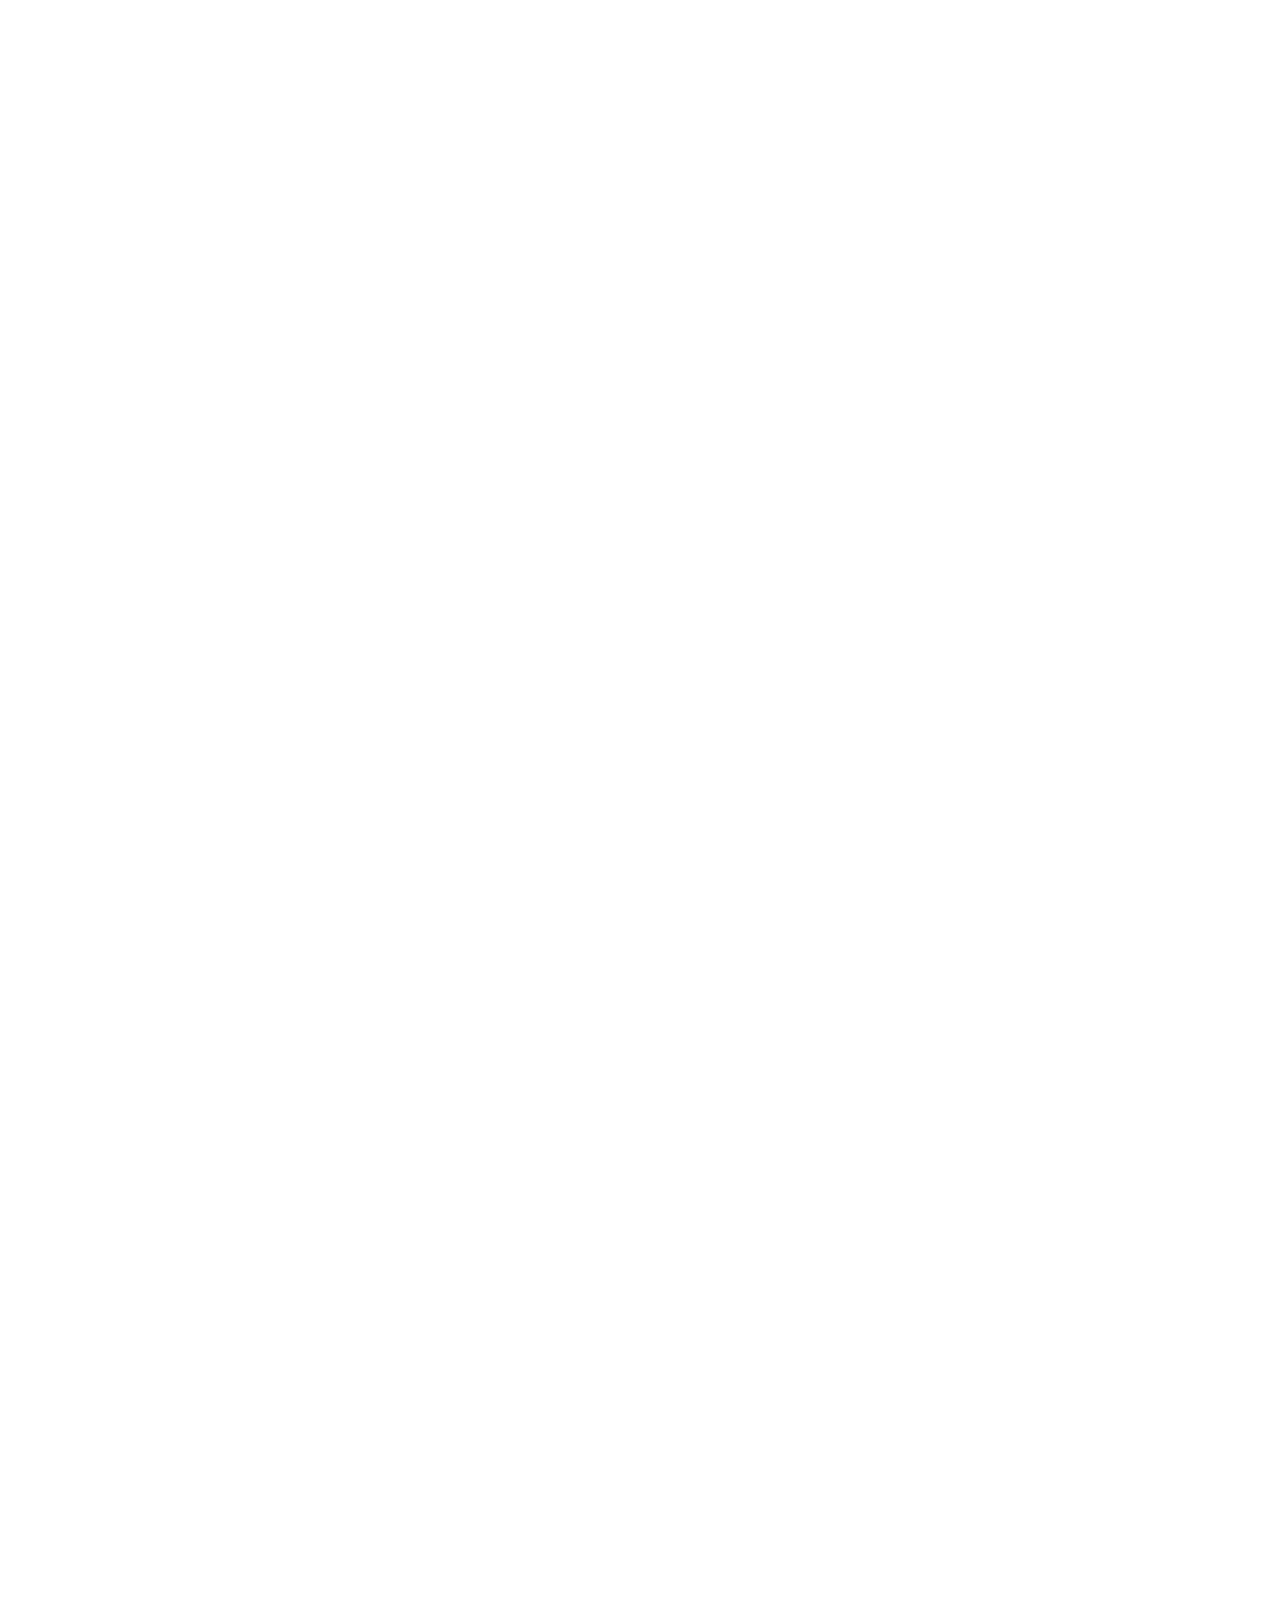
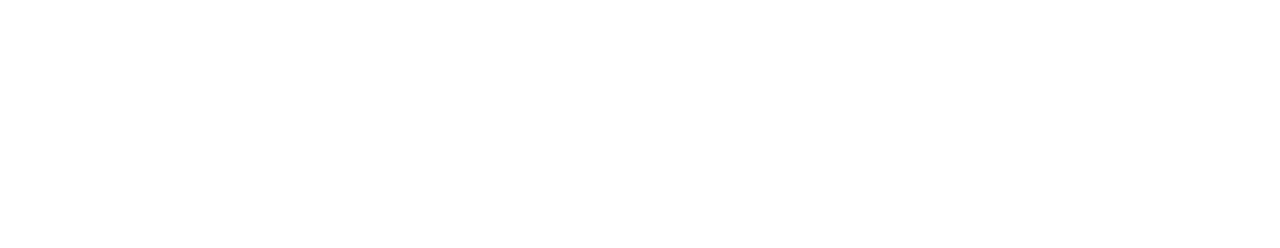
==== about-us.html @ bd70de26 "add top to bottom" ====
<!DOCTYPE html>
<html lang="en">
  <head>
    <meta charset="utf-8" />
    <meta content="width=device-width, initial-scale=1.0" name="viewport" />
    <title>Dsclinx</title>
    <meta content="" name="description" />
    <meta content="" name="keywords" />
    <!-- Favicons -->
    <link href="assets/img/favicon.svg" rel="icon" />
    <!-- Fonts -->
    <link rel="stylesheet" href="assets/font/style.css" />
    <!-- libraries CSS Files -->
    <link href="assets/lib/bootstrap/css/bootstrap.min.css" rel="stylesheet" />
    <link href="assets/lib/bootstrap-icons/bootstrap-icons.css"rel="stylesheet"/>
    <link href="assets/lib/aos/aos.css" rel="stylesheet">
    <!-- Template Main CSS File -->
    <link href="assets/css/style.css" rel="stylesheet" />
  </head>

  <body>
    <div class="loading-block">
        <div class="loading-block_logo">
            <img src="assets/images/image 1.png" alt="" class="fadeUp">
        </div>
    </div>

    <!-- ======= Header ======= -->
    <header class="header">
      <nav class="container-fluid mt-3">
        <input type="checkbox" id="nav-toggle" />
        <a class="logo">
          <img class="img-fluid" src="assets/images/logo.png" alt="" />
        </a>
        <ul class="links">
          <li><a href="projects.html">Projects</a></li>
          <li><a href="supplies.html">Supplies</a></li>
          <li><a href="services.html">Services</a></li>
          <li><a href="about-us.html">About Us</a></li>
        </ul>
        <label for="nav-toggle" class="icon-burger">
          <div class="line"></div>
          <div class="line"></div>
          <div class="line"></div>
        </label>
      </nav>
    </header>
    <!-- End Header -->

    <!-- banner -->
    <div class="contact-us" data-aos="zoom-in" data-aos-duration="1000">
      <div class="overlay"></div>
      <div class="contact-txt">
        <h1>Abouts us</h1>
        <p>
          DSClinx is the most trusted commercial/industrial contractor. Join our
          ever-growing satisfied customer list today!
        </p>
      </div>
    </div>
    <!-- banner end -->

    <div class="container-fluid">
      <div class="lets-together" data-aos="zoom-in" >
        <div class="container-fluid">
          <div class="row line">
            <div class="col-lg-6 conatct-line">
              <div class="grid-social">
                <a
                  href="https://www.instagram.com/linxdsc/"
                  target="_blank"
                  class="card-social"
                >
                  <h6 class="social-num">01</h6>
                  <div class="social-inner-div"></div>
                  <div class="social-sec">
                    <i class="bi bi-instagram"></i>
                    <h6>Instagram</h6>
                  </div>
                </a>

                <a
                  href="https://ca.linkedin.com/in/dsclinx/"
                  target="_blank"
                  class="card-social"
                >
                  <h6 class="social-num">02</h6>
                  <div class="social-inner-div"></div>
                  <div class="social-sec">
                    <i class="bi bi-linkedin"></i>
                    <h6>Linkedin</h6>
                  </div>
                </a>

                <a
                  href="https://www.facebook.com/dsc.linx.7"
                  target="_blank"
                  class="card-social"
                >
                  <h6 class="social-num">03</h6>
                  <div class="social-inner-div"></div>
                  <div class="social-sec">
                    <i class="bi bi-facebook"></i>
                    <h6>Facebook</h6>
                  </div>
                </a>

                <a href="#" target="_blank" class="card-social">
                  <h6 class="social-num">04</h6>
                  <div class="social-inner-div"></div>
                  <div class="social-sec">
                    <i class="bi bi-whatsapp"></i>
                    <h6>Whatsapp</h6>
                  </div>
                </a>
              </div>
            </div>

            <div class="col-lg-6">
              <div class="head-together">
                <h1>Let’s Work together</h1>

                <div class="conatct-form">
                  <div class="form-group">
                    <input
                      type="name"
                      class="form-control"
                      id="exampleInputEmail"
                      aria-describedby="emailHelp"
                      placeholder="Full name"
                    />
                  </div>
                  <div class="form-group">
                    <input
                      type="email"
                      class="form-control"
                      id="exampleInputEmail1"
                      aria-describedby="emailHelp"
                      placeholder="Enter email"
                    />
                  </div>
                  <div class="form-group">
                    <textarea
                      class="form-control"
                      id="exampleFormControlTextarea1"
                      rows="3"
                      placeholder="Message"
                    ></textarea>
                  </div>
                </div>
                <div class="submit-form">
                  <div class="form-check">
                    <input
                      type="checkbox"
                      class="form-check-input"
                      id="exampleCheck1"
                    />
                    <label class="form-check-label" for="exampleCheck1"
                      >Agree with privacy policy</label
                    >
                  </div>

                  <a href="" class="butn-circle">
                    <div class="full-width">
                      <span class="full-width">submit</span>
                      <span class="d-flex justify-content-center">
                        <i class="bi bi-arrow-up-right"></i>
                      </span>
                    </div>
                  </a>
                </div>
              </div>
            </div>
          </div>
        </div>
      </div>
    </div>

    <!-- footer -->

    <footer data-aos="zoom-in" data-aos-duration="1000">
      <div class="footer-top" >
        <div class="container-fluid">
          <div class="footer-dsclinx">
            <div class="logo-dsclinx">
              <h1>DSCLINX</h1>
            </div>
            <div class="footer-details">
              <p>168 Oakdale road, unit 6</p>
              <p>Phone: +1 (416) 886-3145</p>
              <p>info@dsclinx.com</p>
            </div>
          </div>
          <div class="Copyright">
            <p>Copyright ©2022. All rights reserved.</p>
          </div>
        </div>
      </div>
    </footer>

    <!-- JavaScript Libraries -->
    <script src="https://cdnjs.cloudflare.com/ajax/libs/jquery/3.7.1/jquery.min.js"></script>
    <script src="assets/lib/aos/aos.js"></script>
    <script src="assets/lib/bootstrap/js/bootstrap.bundle.min.js"></script>
    <script src="https://cdn.jsdelivr.net/npm/bootstrap@5.0.0/dist/js/bootstrap.bundle.min.js"></script>
    <script src="assets/js/main.js"></script>
  </body>
</html>
---- assets/font/style.css ----
/* #### Generated By: http://www.cufonfonts.com #### */

    @font-face {
    font-family: 'PP Neue Montreal Book';
    font-style: normal;
    font-weight: normal;
    src: local('PP Neue Montreal Book'), url('ppneuemontreal-book.woff') format('woff');
    }
    

    @font-face {
    font-family: 'PP Neue Montreal Italic';
    font-style: normal;
    font-weight: normal;
    src: local('PP Neue Montreal Italic'), url('ppneuemontreal-italic.woff') format('woff');
    }
    

    @font-face {
    font-family: 'PP Neue Montreal Thin';
    font-style: normal;
    font-weight: normal;
    src: local('PP Neue Montreal Thin'), url('ppneuemontreal-thin.woff') format('woff');
    }
    

    @font-face {
    font-family: 'PP Neue Montreal Medium';
    font-style: normal;
    font-weight: normal;
    src: local('PP Neue Montreal Medium'), url('ppneuemontreal-medium.woff') format('woff');
    }
    

    @font-face {
    font-family: 'PP Neue Montreal SemiBold italic';
    font-style: normal;
    font-weight: normal;
    src: local('PP Neue Montreal SemiBold italic'), url('ppneuemontreal-semibolditalic.woff') format('woff');
    }
    

    @font-face {
    font-family: 'PP Neue Montreal Bold';
    font-style: normal;
    font-weight: normal;
    src: local('PP Neue Montreal Bold'), url('ppneuemontreal-bold.woff') format('woff');
    }
---- assets/css/style.css ----
@font-face {
  font-family: 'Neue Montreal';
  /* font-style: normal;
  font-weight: normal; */
  src: local('Neue Montreal'), url('../font/ppneuemontreal-thin.woff') format('woff');
}

@font-face {
    font-family: 'Neue Montreal-regular';
    font-style: normal;
    font-weight: normal;
    src: local('Neue Montreal'), url('../font/Neue\ Montreal\ Regular\ 400.woff') format('woff');
  }

@font-face {
  font-family: 'Neue Montreal-medium';
  src: url('../font/ppneuemontreal-medium.woff') format('woff');
  font-weight: 400;
  font-display: swap;
  font-style: normal;
}

@font-face {
    font-family: 'Neue Montreal-semi';
    font-style: normal;
    font-weight: normal;
    src: local('Neue Montreal-semi'), url('../font/ppneuemontreal-semibolditalic.woff') format('woff');
  }

@font-face {
  font-family: 'Neue Montreal-bold';
  font-style: normal;
  font-weight: normal;
  src: local('Neue Montreal-bold'), url('../font/ppneuemontreal-bold.woff') format('woff');
}


*{
    margin: 0;
    padding: 0;
}

a{
    text-decoration: none;
}


body {
  color: #4b5b70;
  font-family: 'Neue Montreal';
  font-size: 18px;
  font-weight: 400;
  line-height: 1.667em;
  background-color: #fff;
}

:root {
  --primary: #164d92;
  --light: #f1f8ff;
  --dark: #0f172b;
}

/*--------------------------------------------------------------
# header
--------------------------------------------------------------*/

nav {
    position: absolute;
    z-index: 10;
    left: 0;
    right: 0;
    top: 0;
    height: 100px;
    padding: 0 5%;

}
nav .logo { 
    float: left;
    width: 40%;
    height: 100%;
    display: flex;
    align-items: baseline;
    font-size: 24px;
    color: #fff;
}
nav .links {
    float: right;
    padding: 0;
    margin: 0;
    display: flex;
    justify-content: space-around;
    align-items: center;
    flex-direction: column;
}
nav .links li {
    list-style: none;
    padding-bottom: 16px;
}
nav .links a {
    display: block;
    color: #FFF;
    font-family: Neue Montreal;
    font-size: 18px;
    font-style: normal;
    font-weight: 600;
    line-height: normal;
    letter-spacing: 1px;
    text-transform: uppercase;
    text-decoration: none;
    position: relative;
    margin: 0;
}
nav .links a:hover {
    color: white;
}
nav .links a::before {
    content: "";
    position: absolute;
    bottom: 0;
    left: 0;
    width: 100%;
    height: 2px;
    background-color: white;
    visibility: hidden;
    transform: scaleX(0);
    transition: all 0.3s ease-in-out 0s;
}
nav .links a:hover::before {
    visibility: visible;
    transform: scaleX(1);
    color: white;
}
#nav-toggle {
     position: absolute;
     top: -100px;
}
nav .icon-burger {
    display: none;
    position: absolute;
    right: 5%;
    top: 12%;
    transform: translateY(-50%);
    z-index: 100;
}
nav .icon-burger .line {
    width: 30px;
    height: 3px;
    background-color: #fff;
    margin: 7px;
    border-radius: 3px;
    transition: all .5s ease-in-out;
}
@media screen and (max-width: 768px) {
    nav .logo {
        float: none;
        width: auto;
        justify-content: flex-start;
        align-items: center;
        height: auto;
    }
    nav .links {
        float: none;
        position: fixed;
        z-index: 9;
        left: 100%;
        right: 0;
        top: 0px;
        bottom: 0px;
        width: auto;
        height: auto;
        flex-direction: column;
        justify-content: center;
        background-color: #000;
        overflow: hidden;
        transition: all .5s ease-in-out;
    }
    nav .links a {
        font-size: 20px;
    }
    nav :checked ~ .links {
        left: 0;
    }
    nav .icon-burger {
        display: block;
        /* position: fixed;
        top: 70px; */
    }
    nav :checked ~ .icon-burger .line:nth-child(1) {
        transform: translateY(10px) rotate(225deg);
    }
    nav :checked ~ .icon-burger .line:nth-child(3) {
        transform: translateY(-10px) rotate(-225deg);
    }
    nav :checked ~ .icon-burger .line:nth-child(2) {
        opacity: 0;
    }
    nav .links li {
        list-style: none;
        padding-bottom: 35px;
    }
}

/*--------------------------------------------------------------
# header End
--------------------------------------------------------------*/


/*--------------------------------------------------------------
# loading
--------------------------------------------------------------*/

  .loading-block {
    position: fixed;
    background: #ffffff;
    text-align: center;
    color: #fff;
    width: 100%;
    height: 100%;
    z-index: 999;
}

.loading-block_logo {
    position: absolute;
    transform: translate(-50%, -50%);
    top: 50%;
    left: 50%;
}

.loading-block_logo img {
    width: 260px;
}

.fadeUp {
    opacity: 0;
    animation-name: fadeUpAnime;
    animation-duration: 0.5s;
    animation-fill-mode: forwards;
}

@keyframes fadeUpAnime {
    to {
        opacity: 1;
        transform: translateY(0);
    }
    from {
        opacity: 0;
        transform: translateY(100px);
    }
}
  
/*--------------------------------------------------------------
# loading End
--------------------------------------------------------------*/

/*--------------------------------------------------------------
# Back to top button
--------------------------------------------------------------*/
.progress-wrap {
	position: fixed;
	right: 50px;
	bottom: 50px;
	height: 46px;
	width: 46px;
	cursor: pointer;
	display: block;
	border-radius: 50px;
    box-shadow: inset 0 0 0 2px rgb(0 0 0 / 20%);
	z-index: 100;
	opacity: 0;
	visibility: hidden;
	transform: translateY(15px);
	-webkit-transition: all 200ms linear;
    transition: all 200ms linear;
}
.progress-wrap.active-progress {
	opacity: 1;
	visibility: visible;
	transform: translateY(0);
}
.progress-wrap::after {
	position: absolute;
	font-family: 'unicons';
	content: '\e84b';
	text-align: center;
	line-height: 46px;
	font-size: 24px;
	color: #000000;
	left: 0;
	top: 0;
	height: 46px;
	width: 46px;
	cursor: pointer;
	display: block;
	z-index: 1;
	-webkit-transition: all 200ms linear;
    transition: all 200ms linear;
}
.progress-wrap:hover::after {
	opacity: 0;
}
.progress-wrap::before {
	position: absolute;
	font-family: 'unicons';
	content: '\e84b';
	text-align: center;
	line-height: 46px;
	font-size: 24px;
	opacity: 0;
/* 	background-image: linear-gradient(298deg, var(--red), var(--yellow)); */
    /* background-color: #000; */
	-webkit-text-fill-color: transparent;
	left: 0;
	top: 0;
	height: 46px;
	width: 46px;
	cursor: pointer;
	display: block;
	z-index: 2;
	-webkit-transition: all 200ms linear;
    transition: all 200ms linear;
}
.progress-wrap:hover::before {
	opacity: 1;
}
.progress-wrap svg path { 
	fill: none; 
}
.progress-wrap svg.progress-circle path {
	stroke: #000000af;
	stroke-width: 4;
	box-sizing:border-box;
	-webkit-transition: all 200ms linear;
    transition: all 200ms linear;
}


  /*--------------------------------------------------------------
  # footer
  --------------------------------------------------------------*/

    .footer-top {
        margin-bottom: 20px;
    }

    .footer-dsclinx{
        display: flex;
        justify-content: space-between;
        align-items: center;
    }

    .logo-dsclinx h1{
        color: #B1B1B1;
        font-family: 'Neue Montreal-medium';
        font-size: 13vw;
        font-style: normal;
        font-weight: 400;
        line-height: normal;
    }

    .footer-details p{
        color: #000;
        font-family: 'Neue Montreal-medium';
        font-size: 20px;
        font-style: normal;
        font-weight: 400;
        line-height: normal;
        padding: 0;
    }

    .Copyright {
        display: flex;
        justify-content: end;
    }

    .Copyright p{
        margin: 0;
        padding: 0;
        color: #000;
        font-family: 'Neue Montreal-medium';
        font-size: 20px;
        font-style: normal;
        font-weight: 400;
        line-height: normal;
        margin-top: -50px;
    }

    @media(max-width:992px) {
    .logo-dsclinx h1 {
        color: #B1B1B1;
        font-family: 'Neue Montreal-medium';
        /* font-size: 130.92px; */
        font-style: normal;
        font-weight: 400;
        line-height: normal;
    }
    .Copyright p {
        margin: 0;
        padding: 0;
        color: #000;
        font-family: 'Neue Montreal-medium';
        font-size: 20px;
        font-style: normal;
        font-weight: 400;
        line-height: normal;
        margin-top: -20px;
    }
    }

@media(max-width:768px) {
    .logo-dsclinx h1 {
        color: #B1B1B1;
        font-family: 'Neue Montreal-medium';
        /* font-size: 100.92px; */
        font-style: normal;
        font-weight: 400;
        line-height: normal;
    }
    .Copyright p {
        margin: 0;
        padding: 0;
        color: #000;
        font-family: 'Neue Montreal-medium';
        font-size: 18px;
        font-style: normal;
        font-weight: 400;
        line-height: normal;
        margin-top: 0px;
    }
    .footer-details p {
        color: #000;
        font-family: 'Neue Montreal-medium';
        font-size: 18px;
        font-style: normal;
        font-weight: 400;
        line-height: normal;
        padding: 0;
        margin-bottom: 10px;
    }

}
    @media(max-width:600px) {
    .footer-dsclinx {
        display: block;
        padding-top: 15px;
    }  
    .Copyright {
        display: flex;
        justify-content: flex-start;
    }
    .footer-details {
        display: flex;
        column-gap: 14px;
        padding-bottom: 10px;
    }
    .head-together h1 {
        color: #000;
        font-family: 'Neue Montreal-medium';
        font-size: 40px;
        font-style: normal;
        font-weight: 400;
        line-height: 44px;
        letter-spacing: 5px;
        text-transform: uppercase;
    }
    }

  /*--------------------------------------------------------------
  # footer End
  --------------------------------------------------------------*/

  /*--------------------------------------------------------------
  # contact-us
  --------------------------------------------------------------*/

.contact-us{
    background-image: url('../images/pexels-max-rahubovskiy-6207817\ 1.png');
    background-position: center center;
    background-repeat: no-repeat;
    background-size: cover;
    height: 100vh;
}

.overlay {
    background-color: #00000049;
    opacity: .5;
    transition: background .3s,border-radius .3s,opacity .3s;
    height: 100%;
    width: 100%;
    top: 0;
    left: 0;
    position: absolute;
}
.contact-txt {
    position: relative;
    top: 50%;
    left: 50%;
    -ms-transform: translateX(-50%) translateY(-50%);
    -webkit-transform: translate(-50%,-50%);
    transform: translate(-50%,-50%);
}

.contact-txt h1{
    color: #FFF;
    text-align: center;
    font-family: 'Neue Montreal-regular';
    font-size: 100px;
    font-style: normal;
    font-weight: 400;
    line-height: normal;
    letter-spacing: 5px;
    text-transform: uppercase;
}

.contact-txt p {
    color: #FFF;
    text-align: center;
    font-size: 20px;
    font-style: normal;
    font-weight: 400;
    line-height: normal;
    text-transform: uppercase;
}


.lets-together{
    padding-top: 25px;
}

.conatct-line{
    padding-left: 0px;
}

.grid-social{
    display: grid;
    grid-template-columns: repeat(2,1fr);
}

.social-sec{
    display: flex;
    justify-content: space-between;
}

.card-social{
    border-bottom: 1px solid #B1B1B1;
    border-right: 1px solid #B1B1B1;
    padding: 26px 35px;
}

.social-inner-div {
    height: 230px;
}

.line {
    border: 1px solid #B1B1B1;
}

.social-num{
    color: #B1B1B1;
    font-family: 'Neue Montreal';
    font-size: 20px;
    font-style: normal;
    font-weight: 400;
    line-height: normal;
    letter-spacing: 1px;
    text-transform: uppercase;
    list-style: none;
}

.social-sec h6{
    color: #000;
    text-align: right;
    font-family: 'Neue Montreal-medium';
    font-size: 20px;
    font-style: normal;
    font-weight: 400;
    line-height: normal;
    letter-spacing: 1px;
    text-transform: uppercase;
}

.social-sec i{
    color: #000;
}

.head-together{
    padding: 29px 20px;
}

.head-together h1{
    color: #000;
    font-family: 'Neue Montreal-medium';
    font-size: 60px;
    font-style: normal;
    font-weight: 400;
    line-height: normal;
    letter-spacing: 5px;
    text-transform: uppercase;
}

.form-control {
    border-radius: 0px;
    height: 60px;
}

.form-group{
    padding-bottom: 15px;
}

.conatct-form{
    padding-top: 40px;
}

.submit-form{
    display: flex;
    justify-content: space-between;
    align-items: end;
    padding-top: 55px;
}

  .butn-circle {
    width: 160px;
    height: 160px;
    position: relative;
    overflow: hidden;
    display: flex;
    justify-content: center;
    align-items: center;
    font-family: Neue Montreal;
    font-size: 20px;
    font-style: normal;
    font-weight: 400;
    line-height: normal;
    letter-spacing: 1px;
    text-transform: uppercase;
    background: #fff;
    color: #B1B1B1;
}

  .butn-circle:before {
    content: '';
    position: absolute;
    top: 0;
    left: 0;
    width: 100%;
    height: 100%;
    border-radius: 50%;
    border: 1px solid rgba(0, 0, 0, 0.4);
    -webkit-transition: all .4s;
    -o-transition: all .4s;
    transition: all .4s;
}

  .butn-circle:hover:after {
    -webkit-transform: scale(1);
    -ms-transform: scale(1);
    transform: scale(1);
}

.butn-circle:after {
    content: '';
    position: absolute;
    top: 0;
    left: 0;
    width: 100%;
    height: 100%;
    border-radius: 50%;
    background: #000000;
    -webkit-transform: scale(0);
    -ms-transform: scale(0);
    transform: scale(0);
    -webkit-transition: all .4s;
    -o-transition: all .4s;
    transition: all .4s;
}
.butn-circle:hover span{
    color: #ffffff;
}

.butn-circle span {
    text-transform: uppercase;
    letter-spacing: 1px;
    line-height: 2;
    position: relative;
    z-index: 2;
}

  .form-check-input:checked {
    background-color: #000000;
    border-color: #ffffff;
}


@media(max-width:992px) {
    .contact-txt h1 {
        color: #FFF;
        text-align: center;
        font-size: 63px;
        font-style: normal;
        font-weight: 400;
        line-height: normal;
        letter-spacing: 5px;
        text-transform: uppercase;
    }
    .contact-txt p {
        color: #FFF;
        text-align: center;
        font-size: 16px;
        font-style: normal;
        font-weight: 400;
        line-height: normal;
        text-transform: uppercase;
    }
    .head-together h1 {
        color: #000;
        font-family: 'Neue Montreal-medium';
        font-size: 52px;
        font-style: normal;
        font-weight: 400;
        line-height: 54px;
        letter-spacing: 5px;
        text-transform: uppercase;
    }
    .card-social {
        border-bottom: 1px solid #B1B1B1;
        border-left: 1px solid #B1B1B1;
        border-right: 0px solid #B1B1B1;
    }
    .conatct-line{
        padding-left: 0px;
        padding-right: 0px;
    }
}

@media(max-width:768px) {
    .contact-us img {
        object-fit: cover;
        height: 100%;
    }
    /* .contact-us {
        height: 100vw;
    } */
    .social-inner-div {
        height: 150px;
    }
}

@media(max-width:600px) {
    /* .grid-social {
        display: grid;
        grid-template-columns: repeat(1,1fr);
    } */
    .butn-circle {
        width: 120px;
        height: 120px;
    }    
    .contact-txt h1 {
        color: #FFF;
        text-align: center;
        font-size: 40px;
        font-style: normal;
        font-weight: 400;
        line-height: normal;
        letter-spacing: 5px;
        text-transform: uppercase;
    }
    .logo-dsclinx h1 {
        padding-bottom: 10px;
    }
    .head-together {
        padding: 29px 0px;
    }
    .social-inner-div {
        height: 80px;
    }
    .card-social {
        padding: 15px 15px;
    }
    .social-sec h6 {
        font-size: 18px;
    }
    .social-sec {
        display: flex;
        justify-content: center;
        align-items: baseline;
        column-gap: 12px;
    }
}

  /*--------------------------------------------------------------
  # contact-us End
  --------------------------------------------------------------*/
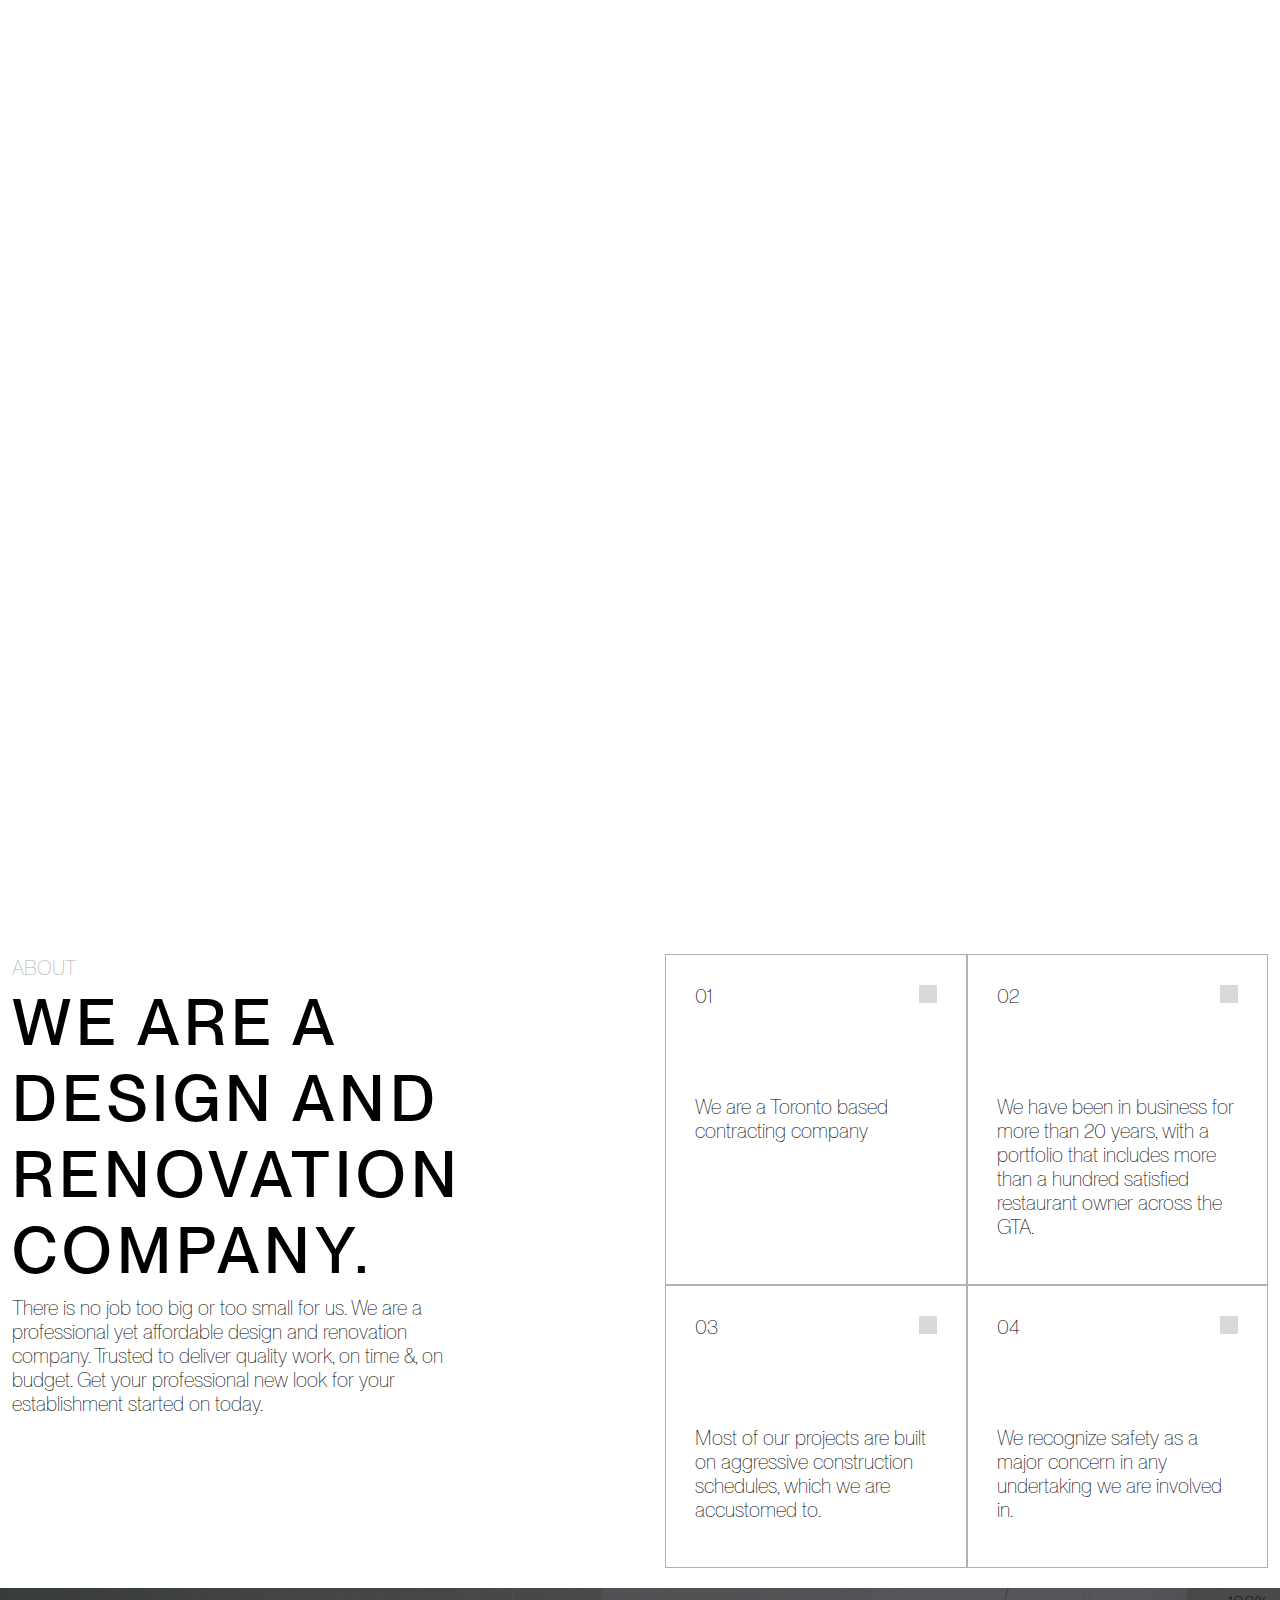
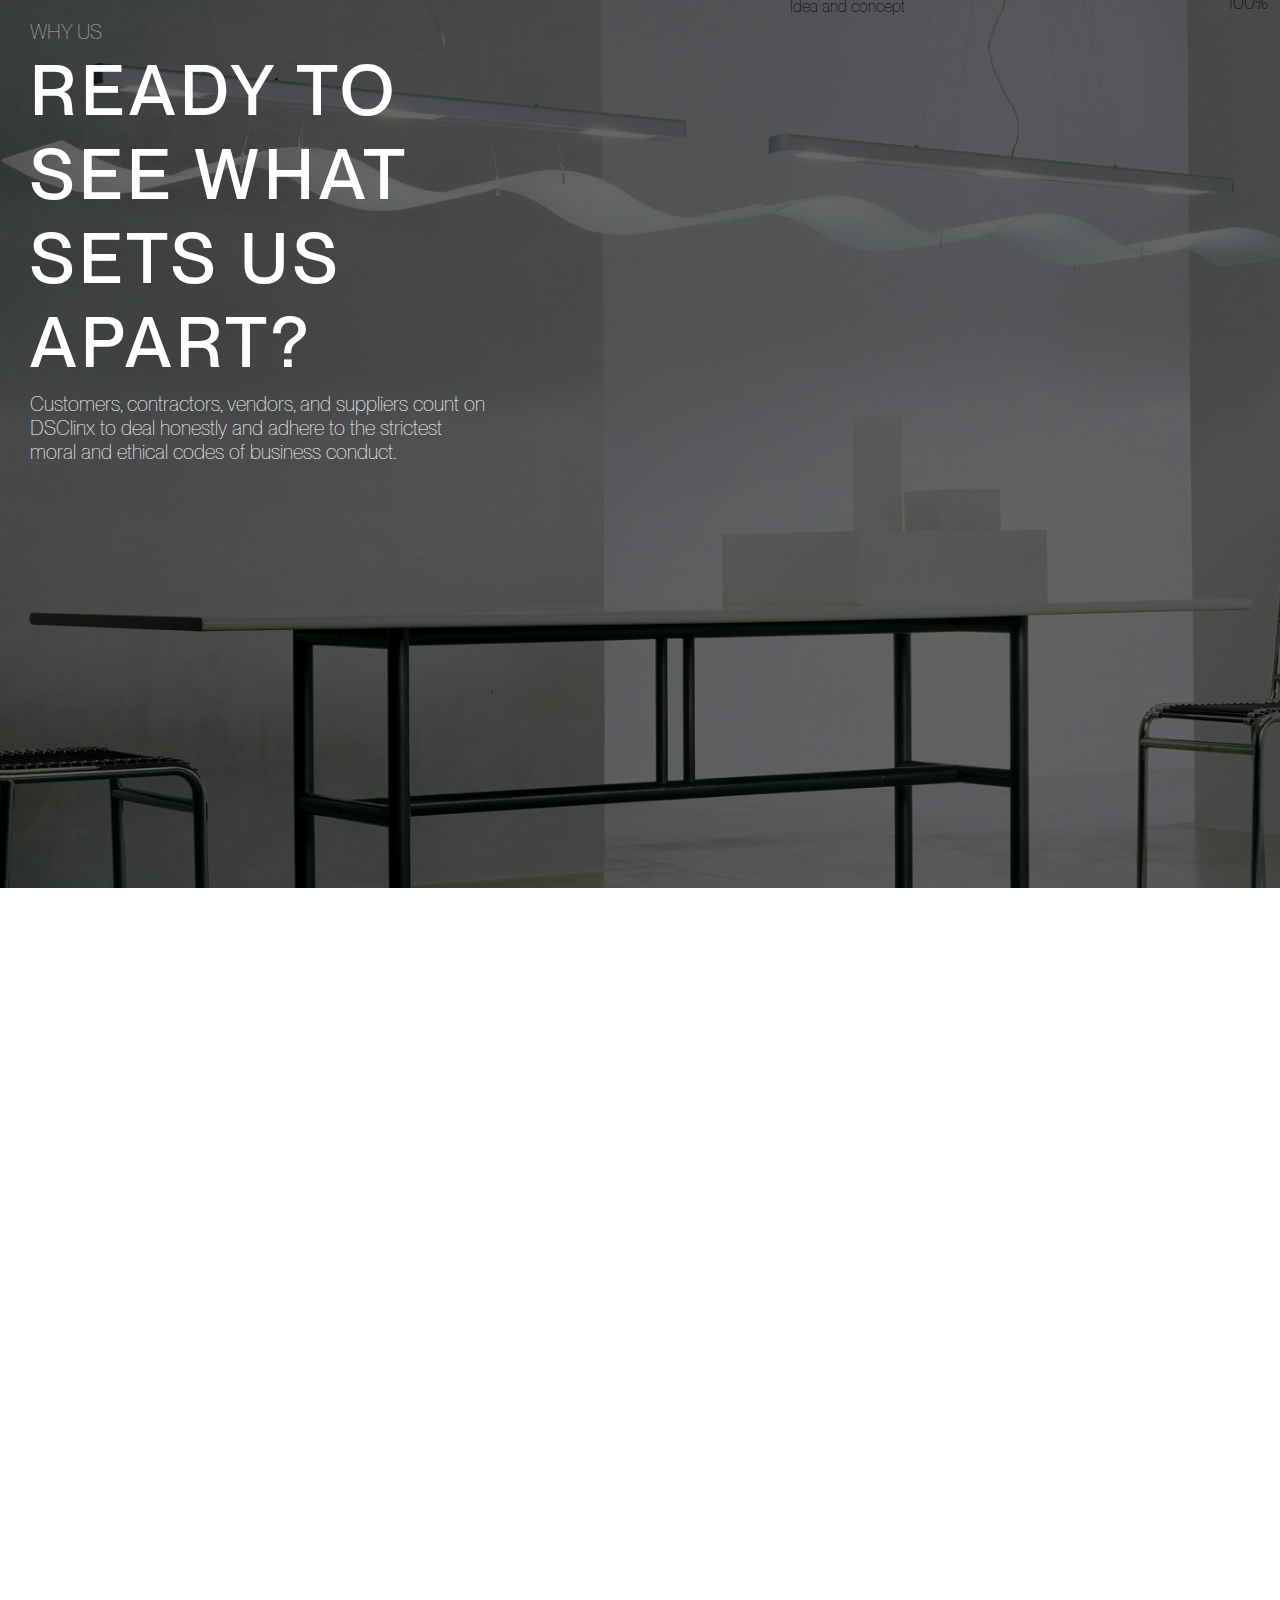
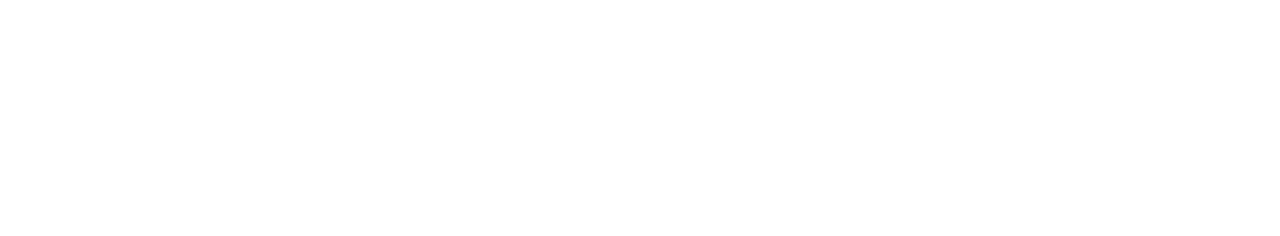
==== commit caece715: "about us start" ====
--- a/about-us.html
+++ b/about-us.html
@@ -14,12 +14,16 @@
     <link href="assets/lib/bootstrap/css/bootstrap.min.css" rel="stylesheet" />
     <link href="assets/lib/bootstrap-icons/bootstrap-icons.css"rel="stylesheet"/>
     <link href="assets/lib/aos/aos.css" rel="stylesheet">
+    <link rel="stylesheet" href="https://s3-us-west-2.amazonaws.com/s.cdpn.io/1462889/unicons.css">
     <!-- Template Main CSS File -->
     <link href="assets/css/style.css" rel="stylesheet" />
   </head>
 
   <body>
-    <div class="loading-block">
+
+     <!-- Loader -->
+
+        <div class="loading-block">
         <div class="loading-block_logo">
             <img src="assets/images/image 1.png" alt="" class="fadeUp">
         </div>
@@ -33,10 +37,10 @@
           <img class="img-fluid" src="assets/images/logo.png" alt="" />
         </a>
         <ul class="links">
-          <li><a href="projects.html">Projects</a></li>
-          <li><a href="supplies.html">Supplies</a></li>
-          <li><a href="services.html">Services</a></li>
-          <li><a href="about-us.html">About Us</a></li>
+            <li><a href="projects.html">Projects</a></li>
+            <li><a href="supplies.html">Supplies</a></li>
+            <li><a href="services.html">Services</a></li>
+            <li><a href="about-us.html">About Us</a></li>
         </ul>
         <label for="nav-toggle" class="icon-burger">
           <div class="line"></div>
@@ -48,17 +52,86 @@
     <!-- End Header -->
 
     <!-- banner -->
-    <div class="contact-us" data-aos="zoom-in" data-aos-duration="1000">
+    <div class="contact-us" data-aos="zoom-in" data-aos-duration="1000" style=" background-image: url('assets/images/pexels-max-rahubovskiy-6207817\ 1.png');">
       <div class="overlay"></div>
       <div class="contact-txt">
-        <h1>Abouts us</h1>
+        <h1>About us</h1>
         <p>
-          DSClinx is the most trusted commercial/industrial contractor. Join our
-          ever-growing satisfied customer list today!
+            There is no job too big or too small for us. We are a professional yet affordable design and renovation company.
         </p>
       </div>
     </div>
     <!-- banner end -->
+
+
+    <!-- about -->
+<section class="about-section">
+    <div class="container-fluid">
+        <div class="row">
+            <div class="section-about-grid">
+                <div class="about-inner-text">
+                    <span>About</span>
+                    <h1>We are a design and renovation company.</h1>
+                    <p>There is no job too big or too small for us. We are a professional yet affordable design and renovation company. Trusted to deliver quality work, on time &, on budget. Get your professional new look for your establishment started on today.</p>
+                </div>
+            <div class="grid-about-sect2">
+                <a href="" class="sect2-about-outer">
+                    <div class="sect2-about-inner">
+                        <p>01</p>
+                        <span class="square"></span>
+                    </div>
+                    <div class="about-sect2-height"></div>
+                    <p>We are a Toronto based contracting company</p>
+                </a>
+                <a href="" class="sect2-about-outer">
+                    <div class="sect2-about-inner">
+                        <p>02</p>
+                        <span class="square"></span>
+                    </div>
+                    <div class="about-sect2-height"></div>
+                    <p>We have been in business for more than 20 years, with a portfolio that includes more than a hundred satisfied restaurant owner across the GTA.</p>
+                </a>
+                <a href="" class="sect2-about-outer">
+                    <div class="sect2-about-inner">
+                        <p>03</p>
+                        <span class="square"></span>
+                    </div>
+                    <div class="about-sect2-height"></div>
+                    <p>Most of our projects are built on aggressive construction schedules, which we are accustomed to.</p>
+                </a>
+                <a href="" class="sect2-about-outer">
+                    <div class="sect2-about-inner">
+                        <p>04</p>
+                        <span class="square"></span>
+                    </div>
+                    <div class="about-sect2-height"></div>
+                    <p>We recognize safety as a major concern in any undertaking we are involved in.</p>
+                </a>
+            </div>
+        </div>
+        </div>
+    </div>
+</section>
+
+<!-- why us -->
+ <section class="why-us">
+    <div class="container-fluid">
+        <div class="grid-why-us">
+            <div class="why-us-outer">
+                <span>WHY US</span>
+                <h1>Ready to see what sets us apart?</h1>
+                <p>Customers, contractors, vendors, and suppliers count on DSClinx to deal honestly and adhere to the strictest moral and ethical codes of business conduct.</p>
+            </div>
+            <div class="">
+                <a class="why-us-sect2-txt">
+                    <h6>Idea and concept</h6>
+                    <p>100%</p>
+                </a>
+            </div>
+        </div>
+    </div>
+ </section>
+
 
     <div class="container-fluid">
       <div class="lets-together" data-aos="zoom-in" >
@@ -198,7 +271,16 @@
       </div>
     </footer>
 
+    <!-- back to top -->
+
+    <div class="progress-wrap">
+		<svg class="progress-circle svg-content" width="100%" height="100%" viewBox="-1 -1 102 102">
+			<path d="M50,1 a49,49 0 0,1 0,98 a49,49 0 0,1 0,-98"/>
+		</svg>
+	</div>
+
     <!-- JavaScript Libraries -->
+    <script src="https://cdnjs.cloudflare.com/ajax/libs/jquery/3.4.0/jquery.min.js"></script>
     <script src="https://cdnjs.cloudflare.com/ajax/libs/jquery/3.7.1/jquery.min.js"></script>
     <script src="assets/lib/aos/aos.js"></script>
     <script src="assets/lib/bootstrap/js/bootstrap.bundle.min.js"></script>
--- a/assets/css/style.css
+++ b/assets/css/style.css
@@ -41,6 +41,7 @@
 }
 
 a{
+    color: #000;
     text-decoration: none;
 }
 
@@ -473,7 +474,6 @@
   --------------------------------------------------------------*/
 
 .contact-us{
-    background-image: url('../images/pexels-max-rahubovskiy-6207817\ 1.png');
     background-position: center center;
     background-repeat: no-repeat;
     background-size: cover;
@@ -789,3 +789,151 @@
   /*--------------------------------------------------------------
   # contact-us End
   --------------------------------------------------------------*/
+
+
+  /*--------------------------------------------------------------
+  # About Us
+  --------------------------------------------------------------*/
+
+  .about-section {
+    padding-top: 54px;
+    padding-bottom: 20px;
+  }
+
+  .section-about-grid {
+    display: grid;
+    grid-template-columns: repeat(2,1fr);
+    column-gap: 50px; 
+  }
+
+  .grid-about-sect2{
+    display: grid;
+    grid-template-columns: repeat(2,1fr);
+  }
+
+  .sect2-about-outer{
+    padding: 29px;
+    border: 1px solid #B1B1B1;
+  }
+
+  .sect2-about-inner{
+    display: flex;
+    justify-content: space-between;
+    align-items: baseline;
+  }
+
+  .square{
+    width: 18px;
+    height: 18px;
+    background: #D9D9D9;
+  }
+
+  .sect2-about-inner p {
+    color: #B1B1B1;
+    font-family: Neue Montreal;
+    font-size: 20px;
+    font-style: normal;
+    font-weight: 400;
+    line-height: normal;
+    margin: 0;
+  }
+
+  .about-sect2-height{
+    height: 87px;
+  }
+
+  .about-inner-text span{
+    color: #B1B1B1;
+    font-family: Neue Montreal;
+    font-size: 20px;
+    font-style: normal;
+    font-weight: 400;
+    line-height: normal;
+    text-transform: uppercase;
+  }
+
+  .about-inner-text h1{
+    color: #000;
+    font-family: 'Neue Montreal-medium';
+    font-size: 64px;
+    font-style: normal;
+    font-weight: 400;
+    line-height: normal;
+    letter-spacing: 5px;
+    text-transform: uppercase;
+  }
+
+  .about-inner-text p{
+    color: #000;
+    font-family: Neue Montreal;
+    font-size: 20px;
+    font-style: normal;
+    font-weight: 400;
+    line-height: normal;
+    width: 476px;
+  }
+
+  .sect2-about-outer p {
+    color: #000;
+    font-family: Neue Montreal;
+    font-size: 20px;
+    font-style: normal;
+    font-weight: 400;
+    line-height: normal;
+  }
+
+.why-us{
+    background-image: url('../images/pexels-gül-işık-11538103\ 1.png');
+    background-position: center center;
+    background-repeat: no-repeat;
+    background-size: cover;
+    height: 100vh;
+    position: relative;
+}
+
+.grid-why-us{
+    display: grid;
+    grid-template-columns: repeat(2,1fr);
+    column-gap: 300px;
+}
+
+.why-us-outer{
+    padding-top:30px;
+    padding-left: 18px;
+}
+
+.why-us-outer span{
+    color: #B1B1B1;
+    font-family: Neue Montreal;
+    font-size: 20px;
+    font-style: normal;
+    font-weight: 400;
+    line-height: normal;
+    text-transform: uppercase;
+}
+
+.why-us-outer h1{
+    color: #FFF;
+    font-family: 'Neue Montreal-medium';
+    font-size: 70px;
+    font-style: normal;
+    font-weight: 400;
+    line-height: normal;
+    letter-spacing: 5px;
+    text-transform: uppercase;
+}
+
+.why-us-outer p{
+    color: #FFF;
+    font-family: Neue Montreal;
+    font-size: 20px;
+    font-style: normal;
+    font-weight: 400;
+    line-height: normal;
+}
+
+.why-us-sect2-txt{
+    display: flex;
+    justify-content: space-between;
+    align-items: center;
+}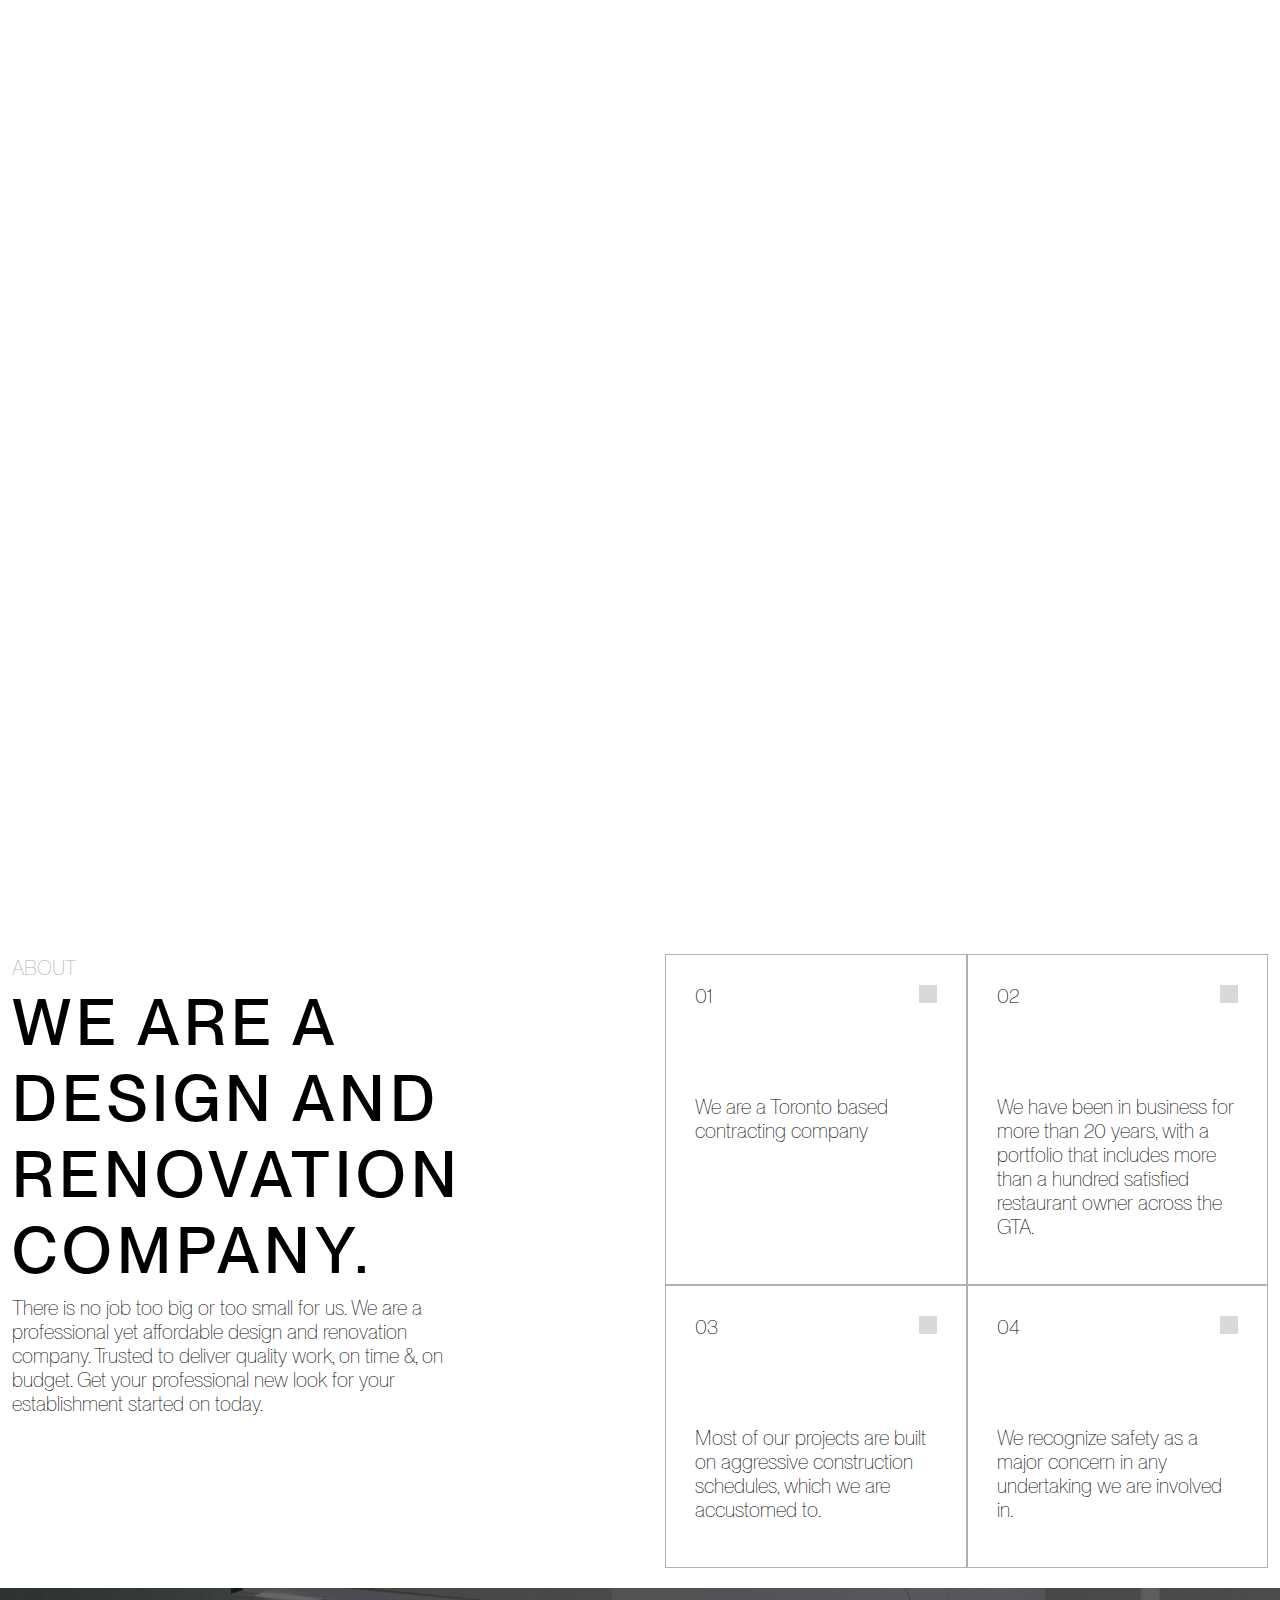
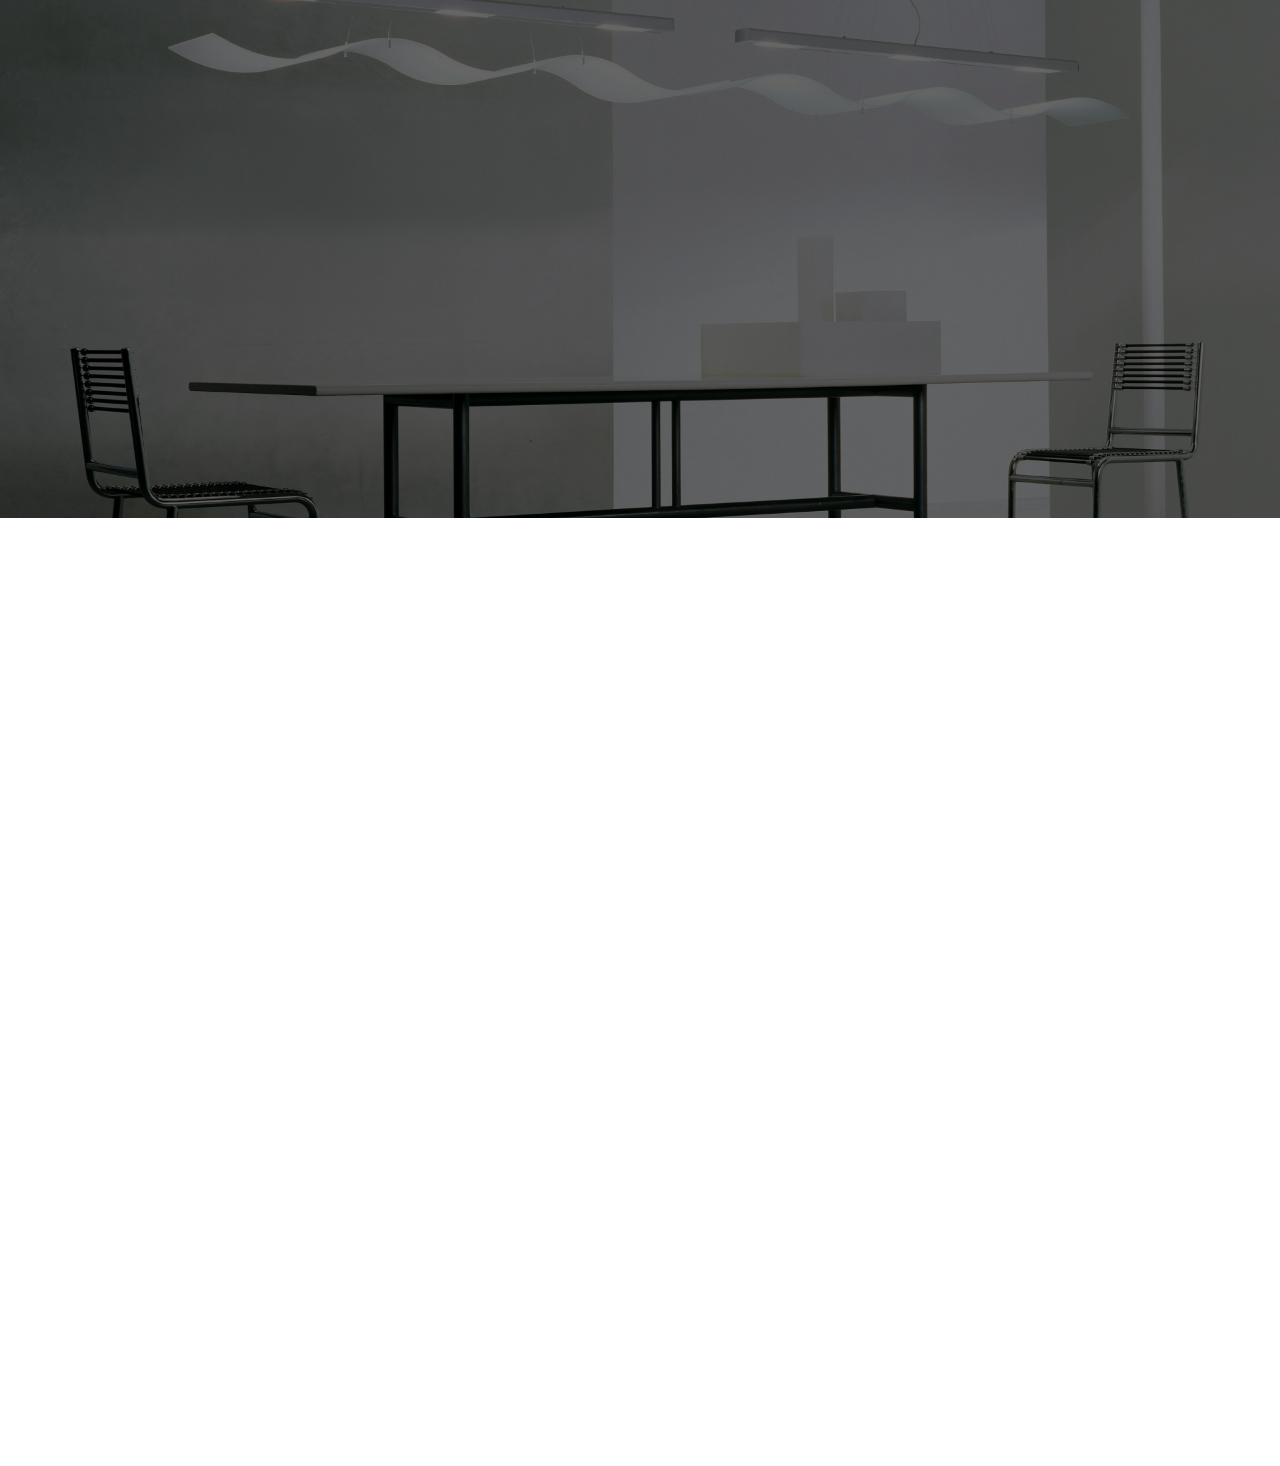
==== commit a8e967b7: "aboutus completed" ====
--- a/about-us.html
+++ b/about-us.html
@@ -117,17 +117,29 @@
  <section class="why-us">
     <div class="container-fluid">
         <div class="grid-why-us">
-            <div class="why-us-outer">
+            <div class="why-us-outer" data-aos="fade-right" data-aos-duration="1000">
                 <span>WHY US</span>
                 <h1>Ready to see what sets us apart?</h1>
                 <p>Customers, contractors, vendors, and suppliers count on DSClinx to deal honestly and adhere to the strictest moral and ethical codes of business conduct.</p>
             </div>
-            <div class="">
-                <a class="why-us-sect2-txt">
-                    <h6>Idea and concept</h6>
-                    <p>100%</p>
-                </a>
-            </div>
+            <div class="sect-2-whyus" data-aos="fade-right" data-aos-duration="1000">
+              <a class="why-us-sect2-txt">
+                  <h6>Idea and concept</h6>
+                  <p>100%</p>
+              </a>
+              <a class="why-us-sect2-txt">
+                <h6>Accuracy</h6>
+                <p>100%</p>
+            </a>
+            <a class="why-us-sect2-txt">
+              <h6>Communication</h6>
+              <p>100%</p>
+          </a>
+          <a class="why-us-sect2-txt">
+            <h6>Execution</h6>
+            <p>100%</p>
+        </a>
+          </div>
         </div>
     </div>
  </section>
--- a/assets/css/style.css
+++ b/assets/css/style.css
@@ -258,7 +258,7 @@
 --------------------------------------------------------------*/
 .progress-wrap {
 	position: fixed;
-	right: 50px;
+    right: 15px;
 	bottom: 50px;
 	height: 46px;
 	width: 46px;
@@ -887,19 +887,22 @@
     background-position: center center;
     background-repeat: no-repeat;
     background-size: cover;
-    height: 100vh;
+    /* height: 100vh; */
+    height: 530px;
     position: relative;
 }
 
 .grid-why-us{
-    display: grid;
-    grid-template-columns: repeat(2,1fr);
-    column-gap: 300px;
+    display: flex;
+    justify-content: space-around;
+    align-items: center;
+    column-gap: 230px;
 }
 
 .why-us-outer{
     padding-top:30px;
     padding-left: 18px;
+    width: 70%;
 }
 
 .why-us-outer span{
@@ -936,4 +939,140 @@
     display: flex;
     justify-content: space-between;
     align-items: center;
+    border-bottom: 1px solid #fff;
+    padding-top: 24px;  
+}
+
+.why-us-sect2-txt h6{
+    color: #FFF;
+    font-family: Neue Montreal;
+    font-size: 20px;
+    font-style: normal;
+    font-weight: 400;
+    line-height: normal;
+    letter-spacing: 1px;
+    text-transform: uppercase;
+}
+
+.why-us-sect2-txt p{
+    color: #FFF;
+    text-align: right;
+    font-family: Neue Montreal;
+    font-size: 20px;
+    font-style: normal;
+    font-weight: 400;
+    line-height: normal;
+    letter-spacing: 1px;
+    text-transform: uppercase;
+}
+
+.sect-2-whyus{
+    width: 60%;
+}
+
+.why-us .sect-2-whyus{
+    margin-top: auto;   
+}
+
+@media(max-width:992px) {
+    .section-about-grid {
+        display: grid;
+        grid-template-columns: repeat(1,1fr);
+        column-gap: 50px;
+    }
+    .grid-why-us {
+        display: flex;
+        justify-content: space-around;
+        align-items: center;
+        column-gap: 70px;
+    }
+    .why-us-outer h1 {
+        color: #FFF;
+        font-family: 'Neue Montreal-medium';
+        font-size: 60px;
+        font-style: normal;
+        font-weight: 400;
+        line-height: normal;
+        letter-spacing: 5px;
+        text-transform: uppercase;
+    }
+    .about-inner-text p {
+        color: #000;
+        font-family: Neue Montreal;
+        font-size: 20px;
+        font-style: normal;
+        font-weight: 400;
+        line-height: normal;
+        width: 100%;
+    }
+}
+
+@media(max-width:768px) {
+    .why-us-outer h1 {
+        color: #FFF;
+        font-family: 'Neue Montreal-medium';
+        font-size: 50px;
+        font-style: normal;
+        font-weight: 400;
+        line-height: normal;
+        letter-spacing: 5px;
+        text-transform: uppercase;
+    }
+    .grid-why-us {
+        display: contents;
+        justify-content: space-evenly;
+        align-items: center;
+        column-gap: 70px;
+    }
+    .why-us-outer {
+        padding-top: 30px;
+        padding-left: 18px;
+        width: 100%;
+    }
+    .sect-2-whyus {
+        width: 100%;
+    } 
+    .why-us {
+        background-image: url(../images/pexels-gül-işık-11538103\ 1.png);
+        background-position: center center;
+        background-repeat: no-repeat;
+        background-size: cover;
+        height: 100%;
+        position: relative;
+    }
+    .sect-2-whyus{
+        padding-bottom: 30px;
+        padding-left: 18px;
+    }
+} 
+
+
+@media(max-width:600px) {
+    .grid-about-sect2 {
+        display: grid;
+        grid-template-columns: repeat(1,1fr);
+    }
+    .about-inner-text h1 {
+        color: #000;
+        font-family: 'Neue Montreal-medium';
+        font-size: 40px;
+        font-style: normal;
+        font-weight: 400;
+        line-height: normal;
+        letter-spacing: 5px;
+        text-transform: uppercase;
+    }
+    .why-us-outer h1 {
+        color: #FFF;
+        font-family: 'Neue Montreal-medium';
+        font-size: 40px;
+        font-style: normal;
+        font-weight: 400;
+        line-height: normal;
+        letter-spacing: 5px;
+        text-transform: uppercase;
+    }
+    .sect-2-whyus{
+        padding-bottom: 30px;
+    }
 }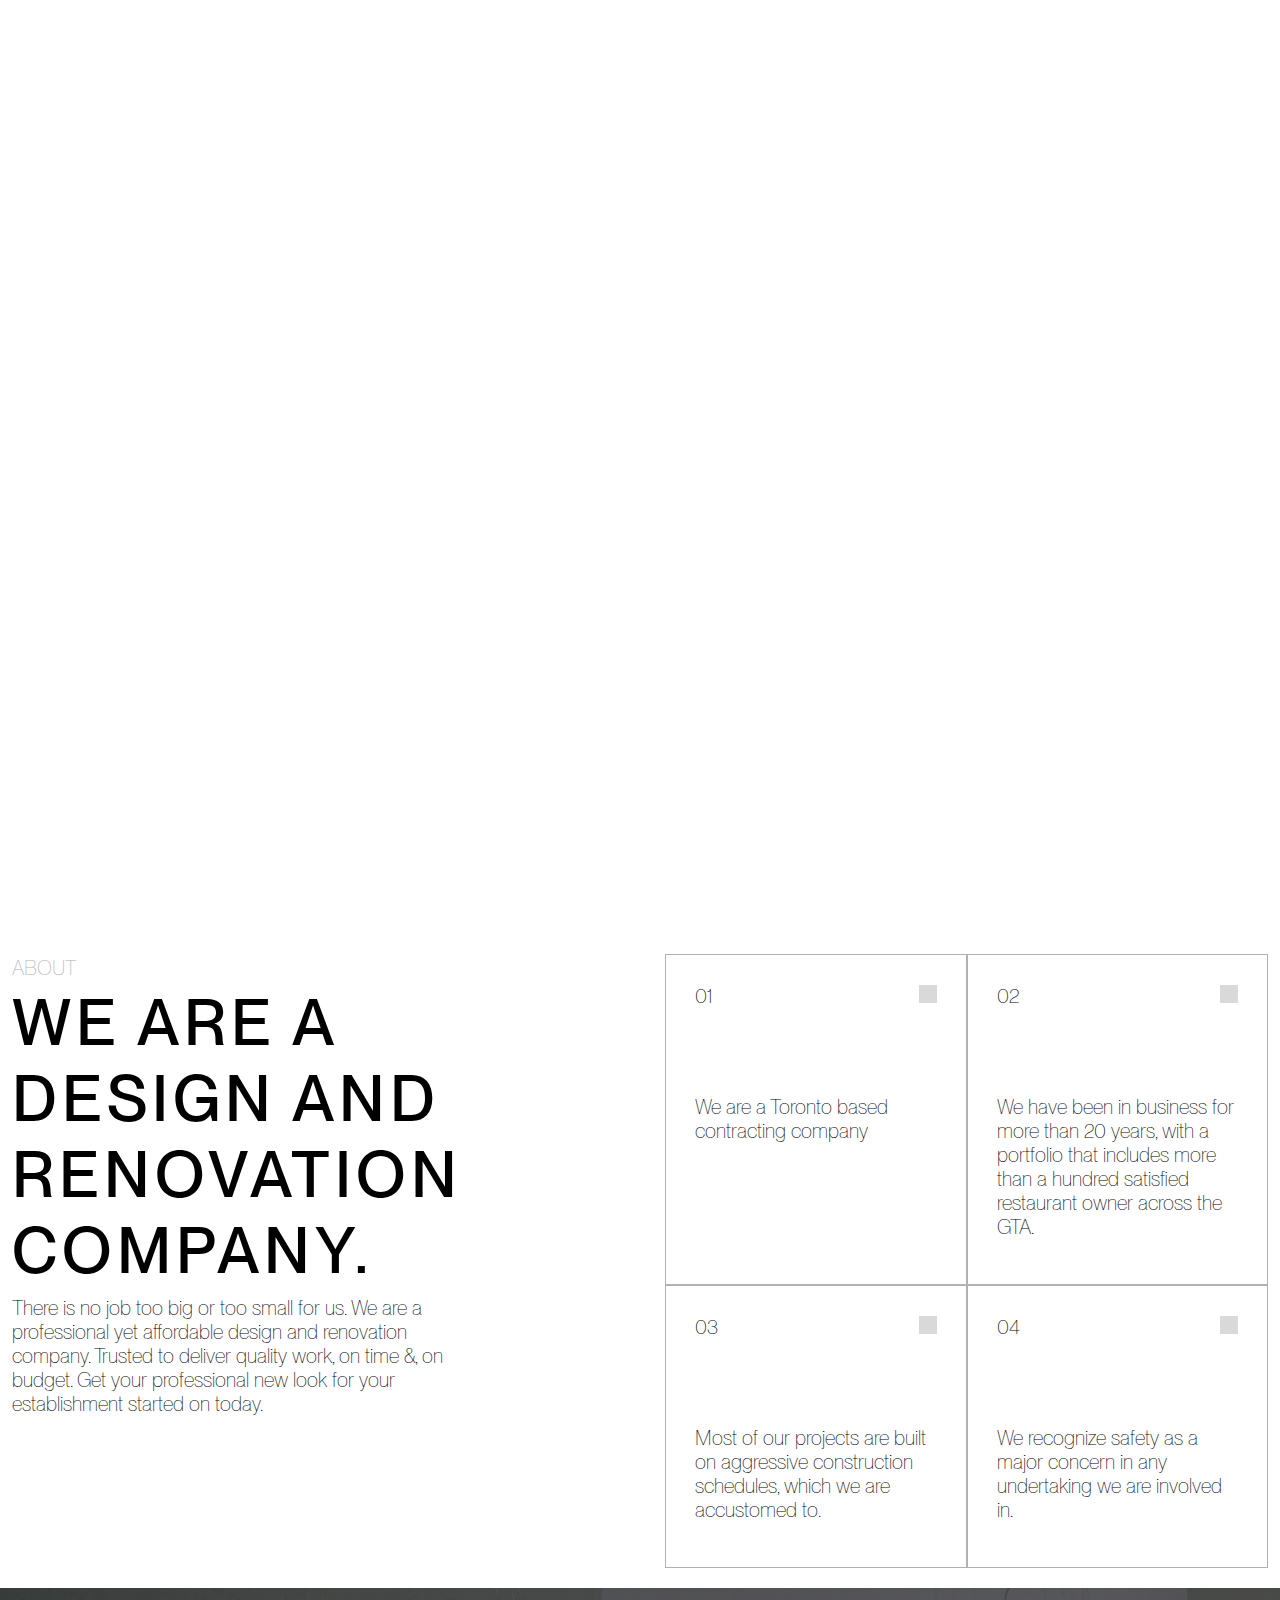
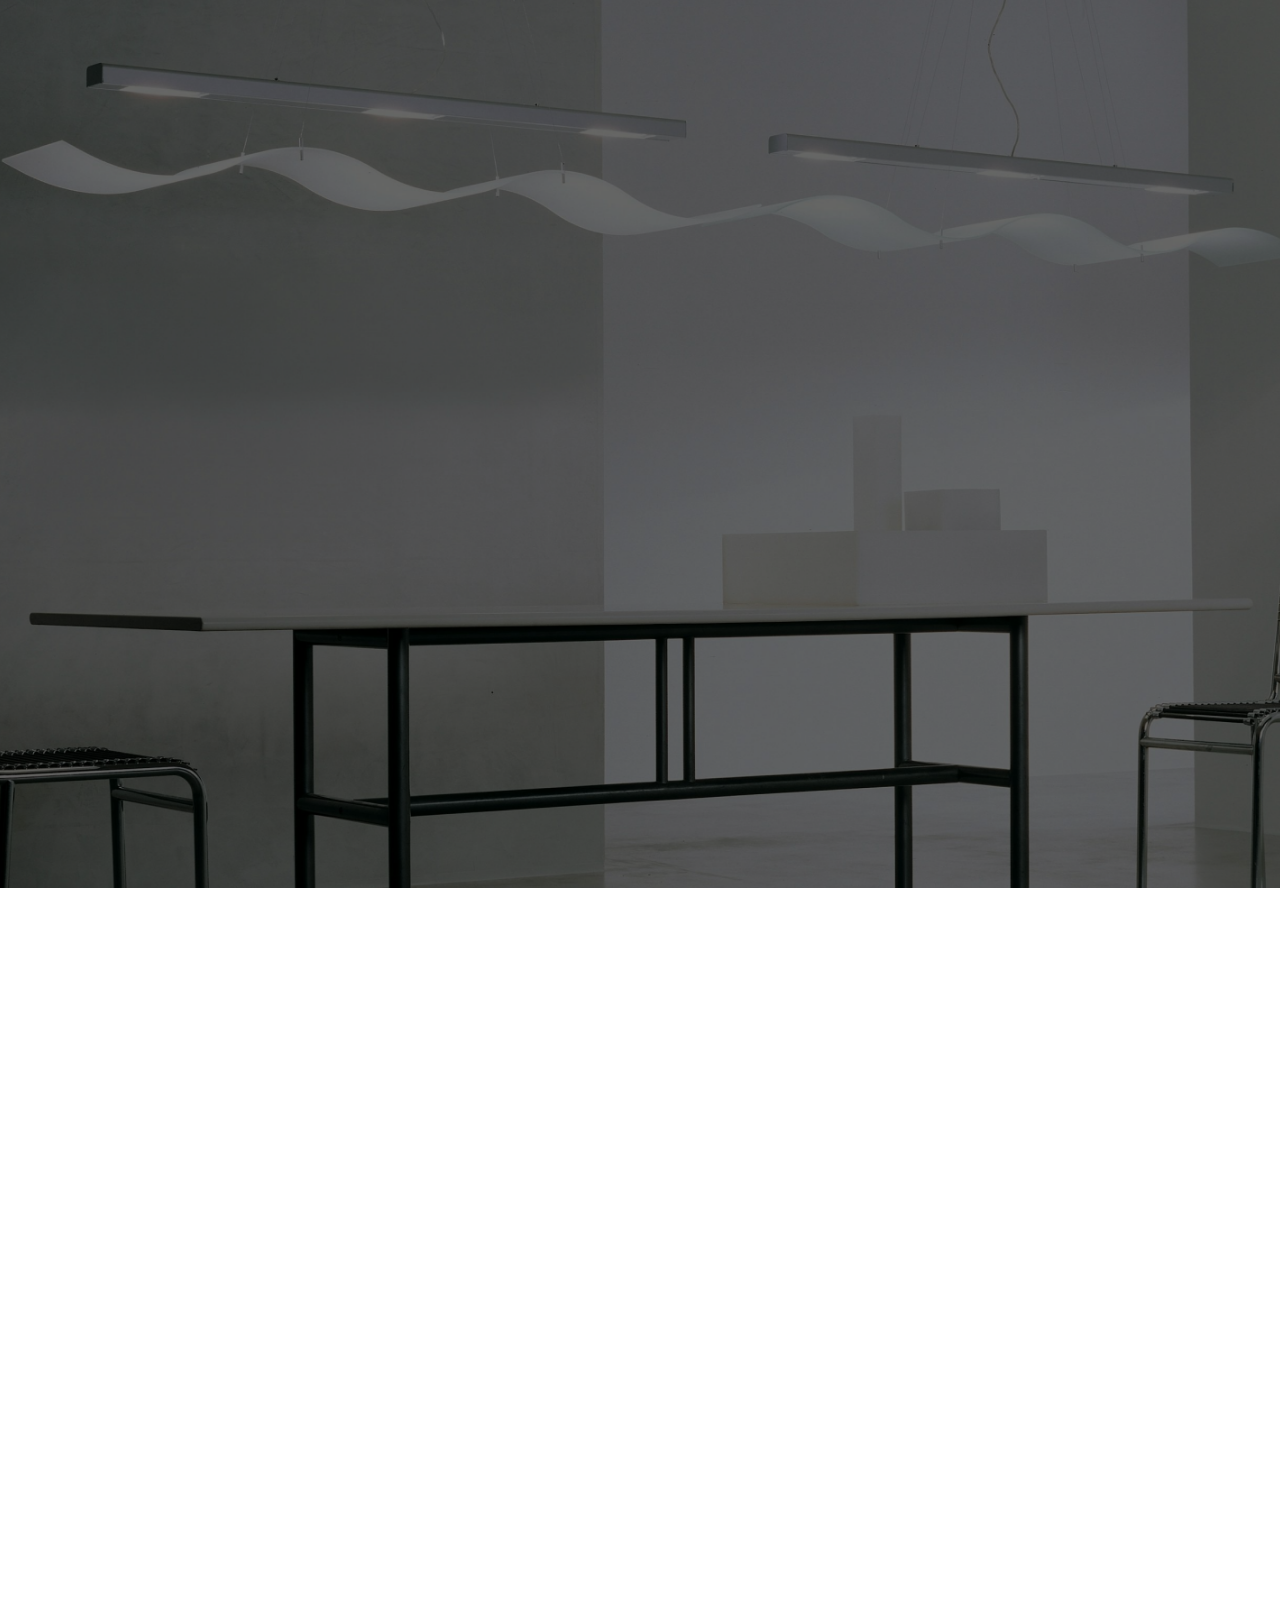
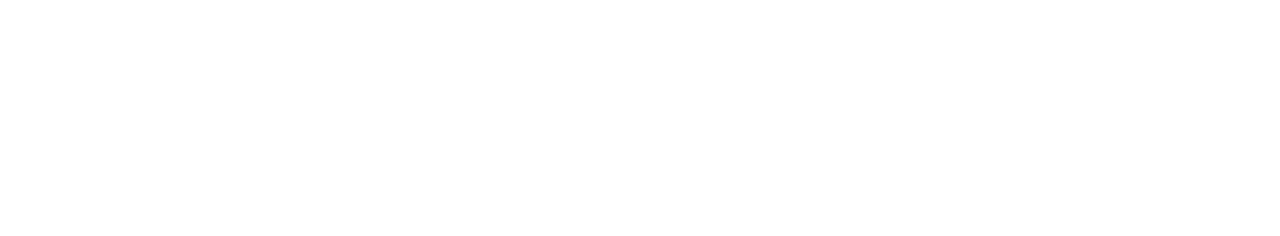
==== commit f31d86dc: "start index page and add logo link" ====
--- a/about-us.html
+++ b/about-us.html
@@ -33,7 +33,7 @@
     <header class="header">
       <nav class="container-fluid mt-3">
         <input type="checkbox" id="nav-toggle" />
-        <a class="logo">
+        <a href="index.html" class="logo">
           <img class="img-fluid" src="assets/images/logo.png" alt="" />
         </a>
         <ul class="links">
--- a/assets/css/style.css
+++ b/assets/css/style.css
@@ -176,7 +176,7 @@
         transition: all .5s ease-in-out;
     }
     nav .links a {
-        font-size: 20px;
+        font-size: 26px;
     }
     nav :checked ~ .links {
         left: 0;
@@ -887,22 +887,22 @@
     background-position: center center;
     background-repeat: no-repeat;
     background-size: cover;
-    /* height: 100vh; */
-    height: 530px;
+    height: 100vh;
+    /* height: 530px; */
     position: relative;
 }
 
-.grid-why-us{
+/* .grid-why-us{
     display: flex;
     justify-content: space-around;
     align-items: center;
     column-gap: 230px;
-}
+} */
 
 .why-us-outer{
     padding-top:30px;
     padding-left: 18px;
-    width: 70%;
+    width: 50%;
 }
 
 .why-us-outer span{
@@ -933,6 +933,7 @@
     font-style: normal;
     font-weight: 400;
     line-height: normal;
+    width:470px;
 }
 
 .why-us-sect2-txt{
@@ -948,7 +949,7 @@
     font-family: Neue Montreal;
     font-size: 20px;
     font-style: normal;
-    font-weight: 400;
+    font-weight: 600;
     line-height: normal;
     letter-spacing: 1px;
     text-transform: uppercase;
@@ -967,11 +968,11 @@
 }
 
 .sect-2-whyus{
-    width: 60%;
+    width: 40%;
 }
 
 .why-us .sect-2-whyus{
-    margin-top: auto;   
+    margin-left: auto;   
 }
 
 @media(max-width:992px) {
@@ -980,12 +981,12 @@
         grid-template-columns: repeat(1,1fr);
         column-gap: 50px;
     }
-    .grid-why-us {
+    /* .grid-why-us {
         display: flex;
         justify-content: space-around;
         align-items: center;
         column-gap: 70px;
-    }
+    } */
     .why-us-outer h1 {
         color: #FFF;
         font-family: 'Neue Montreal-medium';
@@ -1018,12 +1019,12 @@
         letter-spacing: 5px;
         text-transform: uppercase;
     }
-    .grid-why-us {
+    /* .grid-why-us {
         display: contents;
         justify-content: space-evenly;
         align-items: center;
         column-gap: 70px;
-    }
+    } */
     .why-us-outer {
         padding-top: 30px;
         padding-left: 18px;
@@ -1074,5 +1075,652 @@
     }
     .sect-2-whyus{
         padding-bottom: 30px;
+        padding-left: 0px;
+    }
+    .why-us-outer {
+        padding-top: 30px;
+        padding-left: 0px;
+        width: 100%;
+    }
+}
+
+  /*--------------------------------------------------------------
+  # Services
+  --------------------------------------------------------------*/
+
+.service-txt {
+    position: relative;
+    top: 50%;
+    left: 50%;
+    -ms-transform: translateX(-50%) translateY(-50%);
+    -webkit-transform: translate(-50%,-50%);
+    transform: translate(-50%,-50%);
+    padding-left: 5px;
+}
+
+.service-txt h1 {
+    color: #FFF;
+    font-family: 'Neue Montreal-regular';
+    font-size: 80px;
+    font-style: normal;
+    font-weight: 400;
+    line-height: normal;
+    letter-spacing: 5px;
+    text-transform: uppercase;
+    width: 1040px;
+}
+
+.service-txt p {
+    color: #FFF;
+    text-align: left;
+    font-size: 20px;
+    font-style: normal;
+    font-weight: 400;
+    line-height: normal;
+    text-transform: uppercase;
+    width: 480px;
+}
+
+.our-services span{
+    color: #B1B1B1;
+    font-family: Neue Montreal;
+    font-size: 20px;
+    font-style: normal;
+    font-weight: 400;
+    line-height: normal;
+    text-transform: uppercase;
+}
+
+.our-services h1{
+    color: #000;
+    font-family: Neue Montreal-regular;
+    font-size: 100px;
+    font-style: normal;
+    font-weight: 400;
+    line-height: normal;
+    letter-spacing: 5px;
+    text-transform: uppercase;
+}
+
+.sect-our-services{
+    padding-top: 100px;
+    padding-bottom: 50px;
+}
+
+.grid-service{
+    display: grid;
+    grid-template-columns: repeat(4,1fr);
+    padding-top: 20px;
+    gap: 15px;
+    padding-bottom: 20px;
+}
+
+.sect2-service-outer {
+    padding: 29px;
+    border: 1px solid #B1B1B1;
+}
+
+.sect2-service-inner {
+    display: flex;
+    justify-content: space-between;
+    align-items: baseline;
+}
+
+.sect2-service-outer p {
+    color: #000000;
+    font-family: Neue Montreal-regular;
+    font-size: 20px;
+    font-style: normal;
+    font-weight: 400;
+    line-height: normal;
+    margin: 0;
+}
+
+.service-sect2-height {
+    height: 150px;
+}
+
+.sect2-service-inner i{
+    color: #B1B1B1;
+}
+
+@media(max-width:1100px) {
+    .service-txt h1 {
+        width: 100%;
+    }
+}
+
+@media(max-width:992px) {
+    .our-services h1 {
+        font-size: 70px;
+    }
+}
+
+@media(max-width:768px) {
+    .service-txt p {
+        width: 100%;
+    }
+    .grid-service {
+        display: grid;
+        grid-template-columns: repeat(3,1fr);
+        padding-top: 20px;
+        gap: 15px;
+        padding-bottom: 20px;
+    }
+    .our-services h1 {
+        font-size: 50px;
+    }
+    .service-txt h1 {
+        color: #FFF;
+        font-family: 'Neue Montreal-regular';
+        font-size: 63px;
+        font-style: normal;
+        font-weight: 400;
+        line-height: normal;
+        letter-spacing: 5px;
+        text-transform: uppercase;
+    }
+}
+
+@media(max-width:768px) {
+    .service-txt h1 {
+        color: #FFF;
+        font-family: 'Neue Montreal-regular';
+        font-size: 40px;
+        font-style: normal;
+        font-weight: 400;
+        line-height: normal;
+        letter-spacing: 5px;
+        text-transform: uppercase;
+    }
+    .grid-service {
+        display: grid;
+        grid-template-columns: repeat(2,1fr);
+        padding-top: 20px;
+        gap: 15px;
+        padding-bottom: 20px;
+    }
+    .our-services h1 {
+        font-size: 40px;
+    }
+}
+
+
+  /*--------------------------------------------------------------
+  # Projects
+  --------------------------------------------------------------*/
+
+  .grid-projects {
+    display: grid;
+    grid-template-columns: repeat(4,1fr);
+    gap: 20px;
+  }
+
+  .proj-card {
+    border: 1px solid #B1B1B1;
+    border-radius: 0px;
+    position: relative;
+    display: flex;
+    flex-direction: column;
+  }
+
+  .card-body {
+    display: flex;
+    justify-content: space-between;
+    align-items: center;
+    border-radius: 0px;
+    padding: 20px;
+    cursor: pointer;
+  }
+
+  .our-projects{
+    padding-top: 80px;
+    padding-bottom: 80px;
+  }
+
+  .card-title{
+    color: #000;
+    font-family: Neue Montreal-regular;
+    font-size: 20px;
+    font-style: normal;
+    font-weight: 400;
+    line-height: normal;
+  }
+
+
+  @media(max-width:992px) {
+    .grid-projects {
+        display: grid;
+        grid-template-columns: repeat(3,1fr);
+        gap: 20px;
+      }    
+  }
+
+  @media(max-width:768px) {
+    .grid-projects {
+        display: grid;
+        grid-template-columns: repeat(2,1fr);
+        gap: 20px;
+      }    
+  }
+
+  @media(max-width:600px) {
+    .grid-projects {
+        display: grid;
+        grid-template-columns: repeat(1,1fr);
+        gap: 20px;
+      }    
+  }
+
+
+  /*--------------------------------------------------------------
+  # supplies
+  --------------------------------------------------------------*/
+
+  .swiper {
+    width: 100%;
+    height: 100%;
+  }
+
+  .swiper-slide {
+    text-align: center;
+    font-size: 18px;
+    background: #fff;
+    display: flex;
+    justify-content: center;
+    align-items: center;
+  }
+
+  .swiper-slide img {
+    display: block;
+    width: 100%;
+    height: 100vh;
+    object-fit: cover;
+  }
+
+  .swiper-pagination-bullet {
+    width: 10px;
+    height: 10px;
+    display: inline-block;
+    border-radius: 0;
+    background: #656565;
+    opacity: 2;
+}
+
+.swiper-pagination-bullet-active {
+    opacity: 1;
+    background: #fff;
+}
+
+.supplies-inner-txt{
+    position: absolute;
+}
+
+.supplies-inner-txt h1{
+    color: #FFF;
+    text-align: center;
+    font-family: Neue Montreal-medium;
+    font-size: 80px;
+    font-style: normal;
+    font-weight: 400;
+    line-height: normal;
+    letter-spacing: 5px;
+    text-transform: uppercase;
+}
+
+.supplies-inner-txt p{
+    color: #FFF;
+    text-align: center;
+    font-family: Neue Montreal;
+    font-size: 20px;
+    font-style: normal;
+    font-weight: 400;
+    line-height: normal;
+    text-transform: uppercase;
+}
+
+@media(max-width:600px) {
+    .swiper {
+        width: 100%;
+        height: 100vh;
+      }
+}
+
+.swiper-slide {
+    opacity: 0 !important;
+    transition: 0.3s;
+}
+.swiper-slide-active {
+    opacity: 1 !important;
+}
+.swiper-slide > .hero-super {
+    transform: translateY(-30px);
+    opacity: 0;
+    transition-duration: 0.8s;
+}
+.swiper-slide-active > .hero-super {
+    transform: none;
+    opacity: 1;
+}
+.swiper-slide > .hero-img {
+    transition-duration: 0.8s;
+    transform: scale(1.1);
+    opacity: 0;
+}
+.swiper-slide-active > .hero-img {
+    opacity: 1;
+    transform: scale(1);
+}
+.hero {
+    position: relative;
+}
+.hero .overlay-black {
+    position: absolute;
+    width: 100%;
+    height: 100%;
+    /* background-color: #000; */
+    z-index: 3;
+}
+/* .hero .logo {
+    position: absolute;
+    top: 40px;
+    left: 40px;
+    width: 72px;
+    z-index: 3;
+} */
+@media screen and (max-width: 768px) {
+    .hero-img {
+        height: 350px;
+   }
+}
+.hero-super {
+    position: absolute;
+    /* top: 50%; */
+    /* left: 50%; */
+    /* transform: translate(-50%,-50%); */
+    z-index: 3;
+    transition-delay: 0.2s;
+}
+.hero-super h1{
+    color: #FFF;
+    /* text-align: center; */
+    font-family: Neue Montreal-medium;
+    font-size: 80px;
+    font-style: normal;
+    font-weight: 400;
+    line-height: normal;
+    letter-spacing: 5px;
+    text-transform: uppercase;
+}
+.hero-super p{
+    color: #FFF;
+    /* text-align: center; */
+    font-family: Neue Montreal;
+    font-size: 20px;
+    font-style: normal;
+    font-weight: 400;
+    line-height: normal;
+    text-transform: uppercase;
+}
+@media screen and (max-width: 992px) {
+    .hero-super {
+        font-size: 36px;
+   }
+}
+@media screen and (max-width: 768px) {
+    .hero-super {
+        font-size: 32px;
+   }
+}
+.hero .nav-carousel {
+    position: absolute !important;
+    bottom: 40px !important;
+    left: 40px !important;
+    display: flex !important;
+    height: auto !important;
+    top: auto !important;
+    padding: 0 !important;
+    align-items: center;
+    gap: 16px;
+    transform: scale(1);
+    z-index: 3;
+}
+.hero .nav-carousel .button-prev, .hero .nav-carousel .button-next {
+    transition: transform 0.3s ease-in-out;
+}
+.hero .nav-carousel .button-prev:hover, .hero .nav-carousel .button-next:hover {
+    transform: scale(1.1);
+}
+.hero .nav-carousel .pagination > .swiper-pagination-bullet {
+    width: 13px;
+    height: 13px;
+    background-color: #656565;
+    border-radius: 0px;
+    transition: all 0.3s ease-in-out;
+}
+.hero .nav-carousel .pagination > .swiper-pagination-bullet-active {
+    background-color: #fff;
+    width: 13px;
+    border-radius: 0px;
+}
+.hero .nav-carousel .pagination > .swiper-pagination-bullet:hover, .hero .nav-carousel .pagination > .swiper-pagination-bullet-active:hover {
+    background-color: #000;
+}
+
+.what-we-supply {
+    padding-top: 80px;
+    padding-bottom: 80px;
+}
+
+.what-we-supply-sec span{
+    color: #B1B1B1;
+    font-family: Neue Montreal;
+    font-size: 20px;
+    font-style: normal;
+    font-weight: 400;
+    line-height: normal;
+    text-transform: uppercase;
+}   
+
+.what-we-supply-sec h1{
+    color: #000;
+    font-family: Neue Montreal-regular;
+    font-size: 70px;
+    font-style: normal;
+    font-weight: 400;
+    line-height: normal;
+    letter-spacing: 5px;
+    text-transform: uppercase;
+    width: 1000px;
+}
+
+.what-we-supply-sec p{
+    color: #000;
+    font-family: Neue Montreal;
+    font-size: 20px;
+    font-style: normal;
+    font-weight: 800;
+    line-height: normal;
+    width: 400px;
+}
+
+.supply-top{
+    padding-top: 25px;
+}
+
+.img-supply-txt{
+    position: absolute;
+    bottom: 23px;
+    display: flex;
+    text-align: end;
+    flex-direction: column;
+    right: 48px;
+}
+
+.img-supply-txt span {
+    color: #B1B1B1;
+    font-family: Neue Montreal;
+    font-size: 20px;
+    font-style: normal;
+    font-weight: 400;
+    line-height: normal;
+    text-transform: uppercase;
+}
+
+.img-supply-txt h4 {
+    color: #FFF;
+    text-align: right;
+    font-family: Neue Montreal-regular;
+    font-size: 40px;
+    font-style: normal;
+    font-weight: 400;
+    line-height: normal;
+    letter-spacing: 2px;
+    text-transform: uppercase;
+}
+
+.supply-set-2 p{
+    color: #000;
+    font-family: Neue Montreal;
+    font-size: 18px;
+    font-style: normal;
+    font-weight: 800;
+    line-height: normal;
+    letter-spacing: 1px;
+    text-transform: uppercase;
+    margin-top: 19px;
+}
+
+.supply-line {
+    border: 0.1px solid #000000db;
+}
+
+.supplies-divsec-2{
+    padding-top: 56px;
+}
+
+  /*--------------------------------------------------------------
+  # why our supply
+  --------------------------------------------------------------*/
+
+.why-our-supply span{
+    color: #B1B1B1; 
+    font-family: Neue Montreal;
+    font-size: 20px;
+    font-style: normal;
+    font-weight: 400;
+    line-height: normal;
+    text-transform: uppercase;
+}
+
+.why-our-supply h3{
+    color: #000;
+    font-family: Neue Montreal-regular;
+    font-size: 40px;
+    font-style: normal;
+    font-weight: 400;
+    line-height: normal;
+    letter-spacing: 2px;
+    text-transform: uppercase;
+}
+
+.our-supply-txt {
+    margin-top: 32px;
+}
+
+.our-supply-txt li {
+    color: #000;
+    font-family: Neue Montreal;
+    font-size: 20px;
+    font-style: normal;
+    font-weight: 600;
+    line-height: normal;
+    margin: 0;
+    padding-bottom:12px;
+}
+
+.sec-why-our-supply{
+    padding-bottom: 70px;
+}
+
+@media(max-width:992px) {
+    .what-we-supply-sec h1 {
+        width: 100%;
+        font-size: 50px;
+    }
+    .supply-set-2 {
+      margin-top: 40px;
+    }
+    .img-supply-txt h4 {
+        font-size: 30px;
+    }
+    .hero-super h1 {
+        font-size: 63px;
+        }
+}
+
+@media(max-width:600px) {
+    .what-we-supply-sec h1 {
+        font-size: 40px;
+    }
+   .hero-super h1 {
+    font-size: 40px;
+    }
+}
+
+  /*--------------------------------------------------------------
+  # projects-details
+  --------------------------------------------------------------*/
+.project-details{
+    padding-top: 50px;
+    padding-bottom: 50px;
+}
+
+.pd-nner {
+    padding-bottom: 25px;
+}
+
+.pd-nner p{
+    color: #000;
+    font-family: Neue Montreal;
+    font-size: 20px;
+    font-style: normal;
+    font-weight: 600;
+    line-height: normal;
+    width: 900px;
+}
+
+.grid-pd{
+    display: grid;
+    grid-template-columns: repeat(4,1fr);
+    gap: 15px;
+}
+
+@media(max-width:992px) {
+    .grid-pd{
+        display: grid;
+        grid-template-columns: repeat(3,1fr);
+        gap: 15px;
+    }
+    .pd-nner p{
+        color: #000;
+        font-family: Neue Montreal;
+        font-size: 20px;
+        font-style: normal;
+        font-weight: 600;
+        line-height: normal;
+        width: 100%;
+    }
+}
+
+@media(max-width:992px) {
+    .grid-pd{
+        display: grid;
+        grid-template-columns: repeat(2,1fr);
+        gap: 10px;
+    }
+    .project-details {
+        padding-top: 30px;
+        padding-bottom: 30px;
     }
 }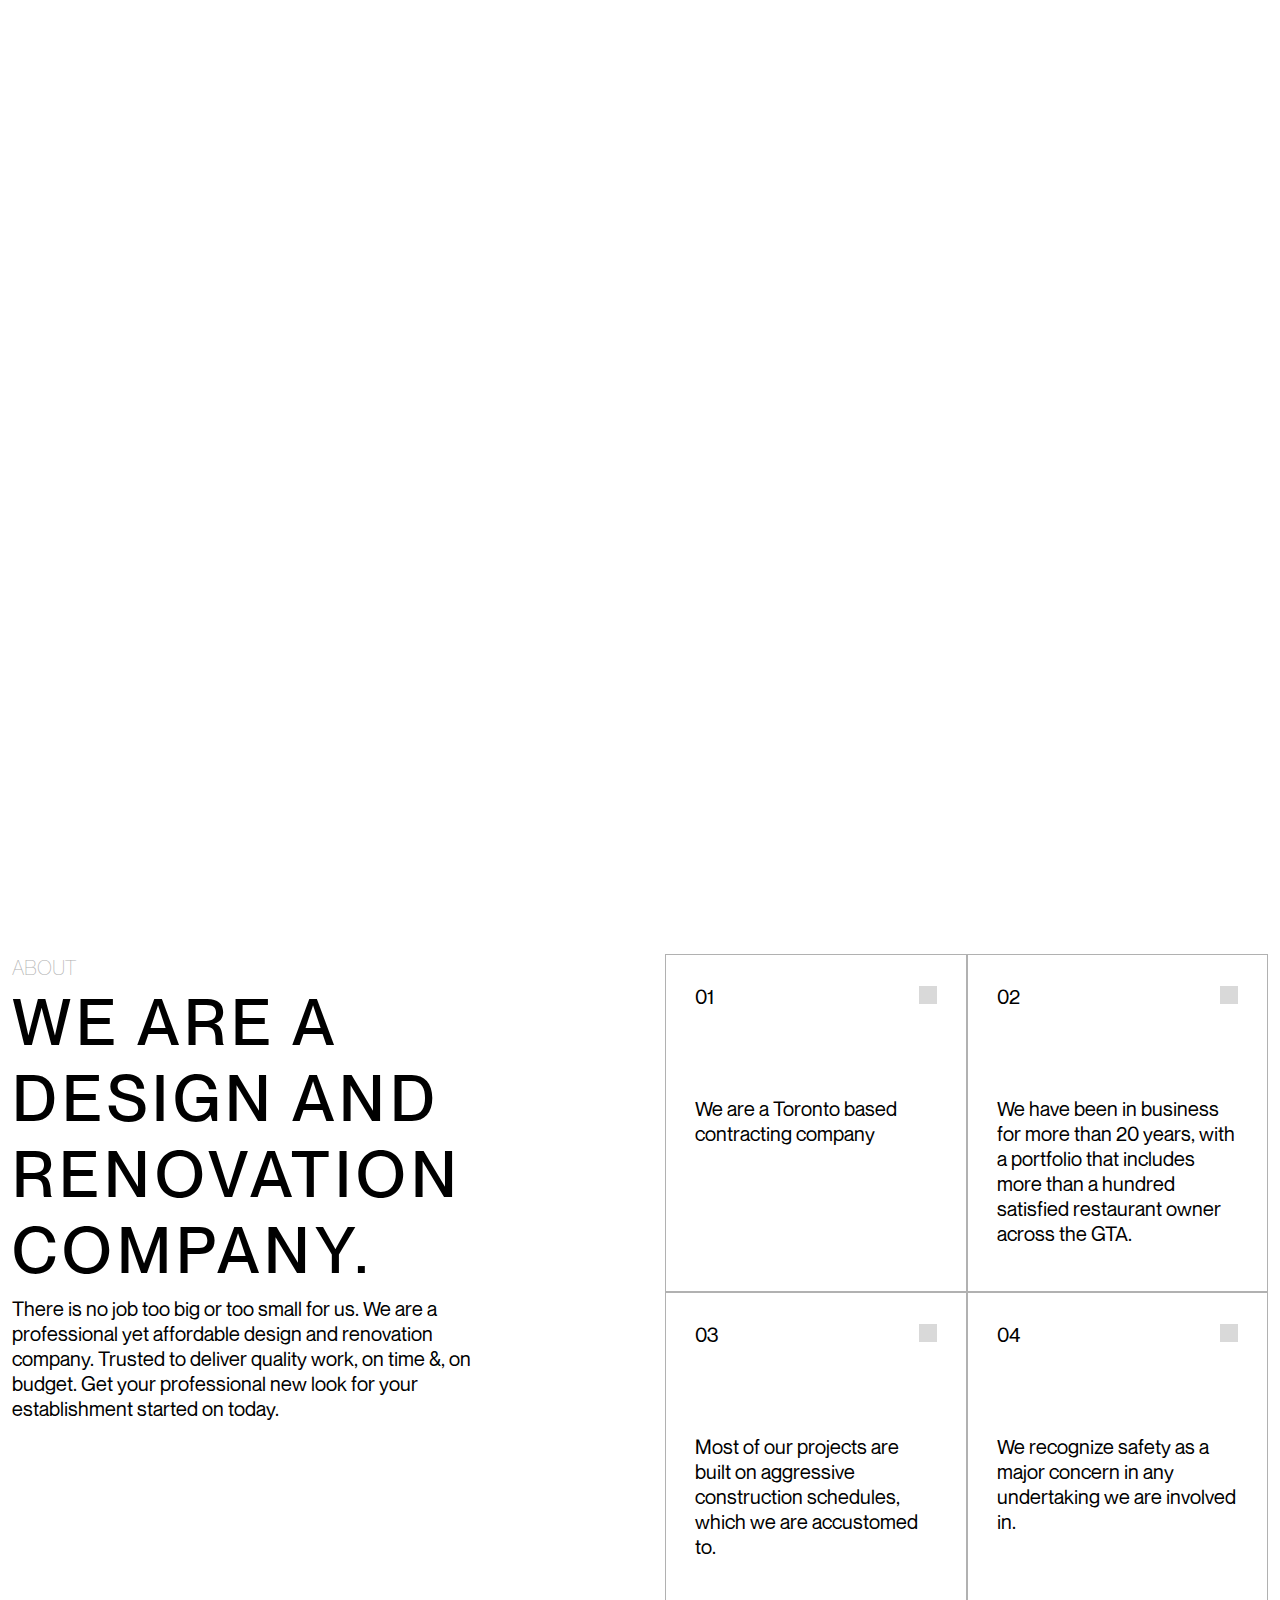
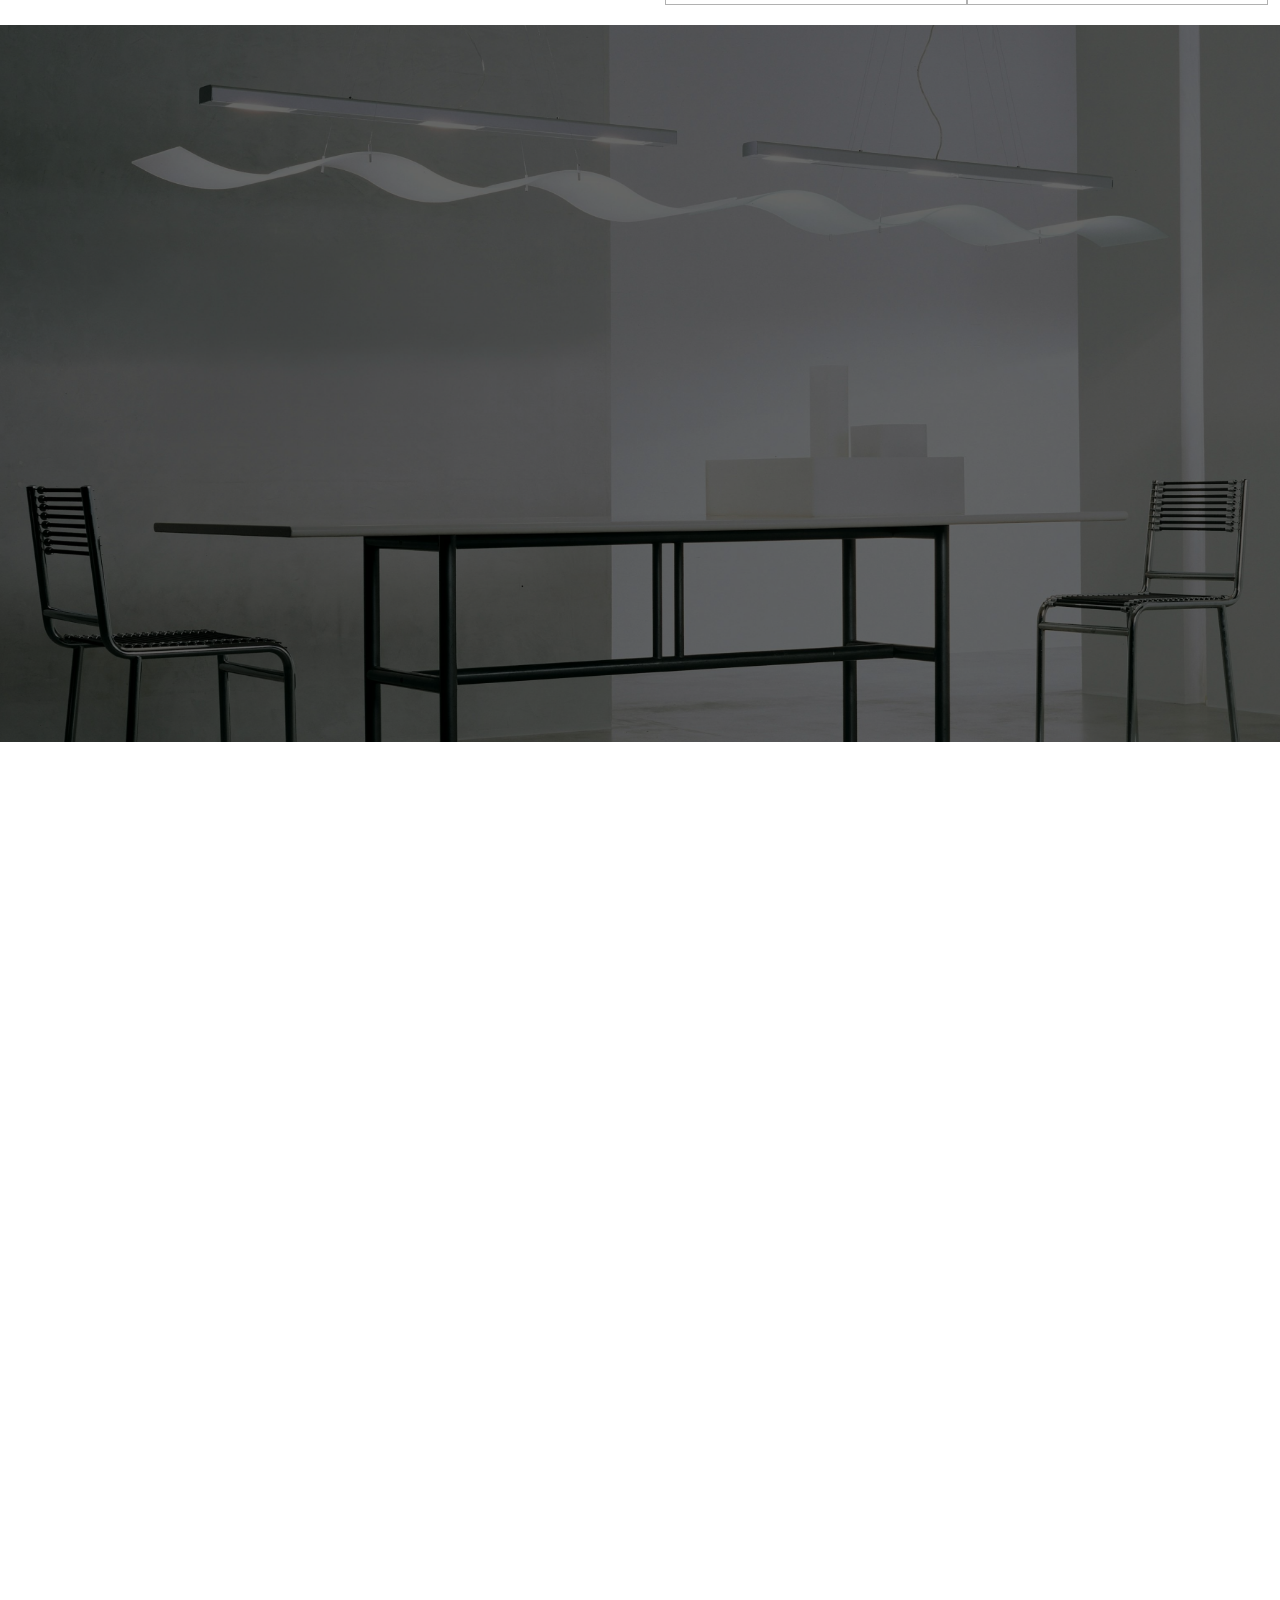
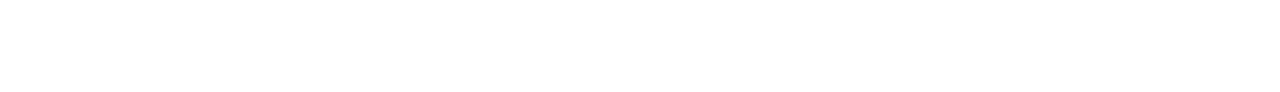
==== commit 85c5258f: "change why us section" ====
--- a/about-us.html
+++ b/about-us.html
@@ -123,22 +123,39 @@
                 <p>Customers, contractors, vendors, and suppliers count on DSClinx to deal honestly and adhere to the strictest moral and ethical codes of business conduct.</p>
             </div>
             <div class="sect-2-whyus" data-aos="fade-right" data-aos-duration="1000">
-              <a class="why-us-sect2-txt">
-                  <h6>Idea and concept</h6>
-                  <p>100%</p>
-              </a>
-              <a class="why-us-sect2-txt">
-                <h6>Accuracy</h6>
-                <p>100%</p>
-            </a>
-            <a class="why-us-sect2-txt">
-              <h6>Communication</h6>
-              <p>100%</p>
-          </a>
-          <a class="why-us-sect2-txt">
-            <h6>Execution</h6>
-            <p>100%</p>
-        </a>
+              <div class="progress-container">
+                <div class="progress-bar" id="progress-bar1">
+                    <h6 class="progress-bar-inner"></h6>
+                    <div class="why-us-sect2-txt">
+                      <h6>Idea and concept</h6>
+                      <p class="progress-text">0%</p>
+                    </div>
+                </div>
+                
+                <div class="progress-bar" id="progress-bar2">
+                  <h6 class="progress-bar-inner"></h6>
+                  <div class="why-us-sect2-txt">
+                    <h6>Accuracy</h6>
+                    <p class="progress-text">0%</p>
+                  </div>
+              </div>
+          
+              <div class="progress-bar" id="progress-bar3">
+                <h6 class="progress-bar-inner"></h6>
+                <div class="why-us-sect2-txt">
+                  <h6>Communication</h6>
+                  <p class="progress-text">0%</p>
+                </div>
+              </div>
+          
+              <div class="progress-bar" id="progress-bar4">
+                <h6 class="progress-bar-inner"></h6>
+                <div class="why-us-sect2-txt">
+                  <h6>Execution</h6>
+                  <p class="progress-text">0%</p>
+                </div>
+              </div>
+              </div>
           </div>
         </div>
     </div>
--- a/assets/css/style.css
+++ b/assets/css/style.css
@@ -360,7 +360,7 @@
 
     .footer-details p{
         color: #000;
-        font-family: 'Neue Montreal-medium';
+        font-family: 'Neue Montreal-regular';
         font-size: 20px;
         font-style: normal;
         font-weight: 400;
@@ -377,7 +377,7 @@
         margin: 0;
         padding: 0;
         color: #000;
-        font-family: 'Neue Montreal-medium';
+        font-family: 'Neue Montreal-regular';
         font-size: 20px;
         font-style: normal;
         font-weight: 400;
@@ -481,7 +481,7 @@
 }
 
 .overlay {
-    background-color: #00000049;
+    background-color: #000000a3;
     opacity: .5;
     transition: background .3s,border-radius .3s,opacity .3s;
     height: 100%;
@@ -569,7 +569,7 @@
 .social-sec h6{
     color: #000;
     text-align: right;
-    font-family: 'Neue Montreal-medium';
+    font-family: Neue Montreal-regular;
     font-size: 20px;
     font-style: normal;
     font-weight: 400;
@@ -632,7 +632,7 @@
     line-height: normal;
     letter-spacing: 1px;
     text-transform: uppercase;
-    background: #fff;
+    /* background: #fff; */
     color: #B1B1B1;
 }
 
@@ -806,6 +806,17 @@
     column-gap: 50px; 
   }
 
+  .about-inner-text {
+    position: relative;
+  }
+
+  .ab-sect-contact {
+    margin-bottom: auto;
+    position: absolute;
+    bottom: 0;
+    right: 0;
+  }
+
   .grid-about-sect2{
     display: grid;
     grid-template-columns: repeat(2,1fr);
@@ -865,7 +876,7 @@
 
   .about-inner-text p{
     color: #000;
-    font-family: Neue Montreal;
+    font-family: Neue Montreal-regular;
     font-size: 20px;
     font-style: normal;
     font-weight: 400;
@@ -875,7 +886,7 @@
 
   .sect2-about-outer p {
     color: #000;
-    font-family: Neue Montreal;
+    font-family: Neue Montreal-regular;
     font-size: 20px;
     font-style: normal;
     font-weight: 400;
@@ -887,21 +898,23 @@
     background-position: center center;
     background-repeat: no-repeat;
     background-size: cover;
-    height: 100vh;
+    height: 100%;
+    /* height: 100vh; */
     /* height: 530px; */
     position: relative;
 }
 
-/* .grid-why-us{
-    display: flex;
+.grid-why-us{
+    /* display: flex;
     justify-content: space-around;
     align-items: center;
-    column-gap: 230px;
-} */
+    column-gap: 230px; */
+    padding: 50px 15px 1px 15px;
+}
 
 .why-us-outer{
-    padding-top:30px;
-    padding-left: 18px;
+    /* padding-top:30px;
+    padding-left: 18px; */
     width: 50%;
 }
 
@@ -940,8 +953,11 @@
     display: flex;
     justify-content: space-between;
     align-items: center;
-    border-bottom: 1px solid #fff;
-    padding-top: 24px;  
+    /* border-bottom: 1px solid #fff; */
+    /* padding-top: 24px;   */
+    position: relative;
+    color: #fff;
+    bottom: 40px;
 }
 
 .why-us-sect2-txt h6{
@@ -973,6 +989,14 @@
 
 .why-us .sect-2-whyus{
     margin-left: auto;   
+}
+
+@media(max-width:993px) {
+    .about-inner-text h1 {
+        color: #000;
+        font-family: 'Neue Montreal-medium';
+        font-size: 54px;
+    }
 }
 
 @media(max-width:992px) {
@@ -1026,8 +1050,6 @@
         column-gap: 70px;
     } */
     .why-us-outer {
-        padding-top: 30px;
-        padding-left: 18px;
         width: 100%;
     }
     .sect-2-whyus {
@@ -1077,7 +1099,7 @@
         padding-bottom: 30px;
         padding-left: 0px;
     }
-    .why-us-outer {
+    .why-us-outer p{
         padding-top: 30px;
         padding-left: 0px;
         width: 100%;
@@ -1671,6 +1693,7 @@
   /*--------------------------------------------------------------
   # projects-details
   --------------------------------------------------------------*/
+
 .project-details{
     padding-top: 50px;
     padding-bottom: 50px;
@@ -1723,4 +1746,689 @@
         padding-top: 30px;
         padding-bottom: 30px;
     }
+}
+
+  /*--------------------------------------------------------------
+  # index page
+  --------------------------------------------------------------*/
+
+  .banner-txt {
+    position: relative;
+    top: 38%;
+    left: 50%;
+    -ms-transform: translateX(-50%) translateY(-50%);
+    -webkit-transform: translate(-50%,-50%);
+    transform: translate(-50%,-50%);
+    max-width: 1034px;
+}
+
+  .banner-txt h1{
+    color: #FFF;
+    text-align: center;
+    font-family: 'Neue Montreal-regular';
+    font-size: 100px;
+    font-style: normal;
+    font-weight: 400;
+    line-height: normal;
+    letter-spacing: 5px;
+    margin: 0;
+    margin-top: -16px;
+  }
+
+  .banner-txt h1 span{
+    color: #FFF;
+    text-align: center;
+    font-family: 'Neue Montreal-regular';
+    font-size: 100px;
+    font-style: normal;
+    font-weight: 400;
+    line-height: normal;
+    letter-spacing: 5px;
+    text-transform: uppercase;
+  }
+
+  .banner-txt p {
+    color: #FFF;
+    text-align: center;
+    font-size: 20px;
+    font-style: normal;
+    font-weight: 600;
+    line-height: normal;
+    text-transform: uppercase;
+    margin: 0;
+    margin-top: 22px;
+}
+
+.banner-txt span {
+    color: #FFF;
+    font-family: Neue Montreal;
+    font-size: 20px;
+    font-style: normal;
+    font-weight: 400;
+    line-height: normal;
+    letter-spacing: 1px;
+    text-transform: uppercase;
+}
+
+.banner-under-sect{
+    /* padding-top: 60px; */
+    display: flex;
+    justify-content: space-between;
+    align-items: center;
+    position: relative;
+     top: 40%;
+    left: 50%;
+    -ms-transform: translateX(-50%) translateY(-50%);
+    -webkit-transform: translate(-50%,-50%);
+    transform: translate(-50%,-50%);
+    max-width: 1000px;
+}
+
+.banner-under-sect p{
+    color: #FFF;
+    font-family: Neue Montreal;
+    font-size: 20px;
+    font-style: normal;
+    font-weight: 600;
+    line-height: normal;
+    letter-spacing: 1px;
+    text-transform: uppercase;
+    text-align: left;
+    width: 400px;
+}
+
+/* button */
+
+.butn-wht-circle {
+    width: 200px;
+    height: 200px;
+    position: relative;
+    overflow: hidden;
+    display: flex;
+    justify-content: center;
+    align-items: center;
+    font-family: Neue Montreal;
+    font-size: 20px;
+    font-style: normal;
+    font-weight: 400;
+    line-height: normal;
+    letter-spacing: 1px;
+    text-transform: uppercase;
+    /* background: #fff; */
+    color: #ffffff;
+}
+
+  .butn-wht-circle:before {
+    content: '';
+    position: absolute;
+    top: 0;
+    left: 0;
+    width: 100%;
+    height: 100%;
+    border-radius: 50%;
+    border: 1px solid rgba(255, 255, 255, 0.4);
+    -webkit-transition: all .4s;
+    -o-transition: all .4s;
+    transition: all .4s;
+}
+
+  .butn-wht-circle:hover:after {
+    -webkit-transform: scale(1);
+    -ms-transform: scale(1);
+    transform: scale(1);
+}
+
+.butn-wht-circle:after {
+    content: '';
+    position: absolute;
+    top: 0;
+    left: 0;
+    width: 100%;
+    height: 100%;
+    border-radius: 50%;
+    background: #ffffff;
+    -webkit-transform: scale(0);
+    -ms-transform: scale(0);
+    transform: scale(0);
+    -webkit-transition: all .4s;
+    -o-transition: all .4s;
+    transition: all .4s;
+}
+.butn-wht-circle:hover span{
+    color: #000000;
+}
+
+.butn-wht-circle span {
+    text-transform: uppercase;
+    letter-spacing: 1px;
+    line-height: 2;
+    position: relative;
+    z-index: 2;
+}
+
+.contact-div {
+    display: flex;
+    justify-content: center;
+    position: absolute;
+    bottom: 20px;
+    left: 50%;
+    -ms-transform: translateX(-50%) translateY(-50%);
+    -webkit-transform: translate(-50%,-50%);
+    transform: translate(-50%,-50%);
+}
+
+.btn-primary{
+    --bs-btn-color: #000000;
+    --bs-btn-bg: #ffffff;
+    --bs-btn-border-color: #ffffff;
+    --bs-btn-hover-color: #fff;
+    --bs-btn-hover-bg: #000000;
+    --bs-btn-hover-border-color: #000000;
+    --bs-btn-focus-shadow-rgb: 49,132,253;
+    --bs-btn-active-color: #fff;
+    --bs-btn-active-bg: #000000;
+    --bs-btn-active-border-color: #000000;
+    --bs-btn-active-shadow: inset 0 3px 5px rgba(0, 0, 0, 0.125);
+    border-radius: 0px;
+    width: 182px;
+    height: 54px;
+    display: flex;
+    justify-content: center;
+    align-items: center;
+    color: #000;
+    text-align: center;
+    font-family: Neue Montreal;
+    font-size: 18px;
+    font-style: normal;
+    font-weight: 600;
+    line-height: normal;
+    letter-spacing: 1px;
+    text-transform: uppercase;
+}
+
+.our-serv {
+    padding-top: 30px;
+    padding-bottom: 30px;
+}
+
+.our-serv-txt span{
+    color: #B1B1B1;
+    font-family: Neue Montreal;
+    font-size: 20px;
+    font-style: normal;
+    font-weight: 400;
+    line-height: normal;
+    text-transform: uppercase;
+}
+
+.our-serv-txt h1{
+    color: #000;
+    font-family: Neue Montreal-medium;
+    font-size: 66px;
+    font-style: normal;
+    font-weight: 400;
+    line-height: normal;
+    letter-spacing: 5px;
+    text-transform: uppercase;
+}
+
+.our-serv-p {
+    display: flex;
+    justify-content: end;
+}
+
+.our-serv-p p{
+    color: #000;
+    text-align: right;
+    font-family: Neue Montreal-regular;
+    font-size: 20px;
+    font-style: normal;
+    font-weight: 400;
+    line-height: normal;
+    width: 626px;
+}
+
+.our-serv-proect{
+    display: flex;
+    justify-content: space-between;
+    align-items: end;
+    padding-top:20px;
+}
+
+.grid-our-serve{
+    display: grid;
+    grid-template-columns: repeat(3,1fr);
+}
+
+.card-our-serv {
+    border: 1px solid #B1B1B1;
+    padding: 26px 35px;
+}
+
+.card-our-serv p {
+    color: #000;
+    font-family: Neue Montreal-regular;
+    font-size: 20px;
+    font-style: normal;
+    font-weight: 400;
+    line-height: normal;
+}
+
+.sect2-our-serv-inner {
+    display: flex;
+    justify-content: space-between;
+    align-items: baseline;
+}
+
+.sect2-our-serv-inner p{
+    color: #B1B1B1;
+    font-family: Neue Montreal;
+    font-size: 20px;
+    font-style: normal;
+    font-weight: 400;
+    line-height: normal;
+}
+
+.our-serv-sect2-height {
+    height: 100px;
+}
+
+#btn-2 {
+    display: none;
+}
+
+@media(max-width:1024px) {
+    .banner-txt h1 {
+        color: #FFF;
+        text-align: center;
+        font-size: 80px;
+    }    
+    .banner-txt h1 span {
+        font-size: 80px;
+    }
+}
+    .ab-sect-contact {
+        margin-bottom: auto;
+        /* position: inherit; */
+        bottom: 0;
+        display: flex;
+        right: 0;
+        justify-content: end;
+        padding-bottom: 18px;
+    }
+
+    @media(max-width:992px) {
+        .our-serv-txt h1 {
+            color: #000;
+            font-family: Neue Montreal-medium;
+            font-size: 47px;
+        }
+    }
+
+    @media(max-width:768px) {
+        .grid-our-serve {
+            display: grid;
+            grid-template-columns: repeat(2,1fr);
+        }
+        #btn-1 {
+            display: none;
+        }
+        #btn-2 {
+            display: flex;
+            justify-content: center;
+            align-items: center;
+            margin: 20px auto;
+        }
+        .our-serv-proect {
+            display: block;
+            padding-top: 20px;
+        }
+        .our-serv-p {
+            display: flex;
+            justify-content: center;
+        }
+        .our-serv-p p {
+            text-align: left;
+            width: 100%;
+        }
+    }
+
+    @media(max-width:600px) {
+        .our-serv-txt h1 {
+            font-size: 40px;
+        }
+        .banner-txt h1 {
+            color: #FFF;
+            text-align: center;
+            font-size: 50px;
+        }
+        .banner-txt h1 span {
+            font-size: 50px;
+        }
+        .banner-under-sect p {
+            width: 60%;
+        }
+        .banner-under-sect {
+            display: none;
+            /* top: 60%; */
+            /* display: block; */
+        }
+        .contact-div {
+            bottom: 100px;
+        }
+    }
+
+
+
+
+
+/* testimonials */
+
+.testi-outer {
+    background-image: url('../images/pexels-gül-işık-11538103\ 1.png');
+    background-position: center center;
+    background-repeat: no-repeat;
+    background-size: cover;
+    height: 100%;
+    /* height: 100vh; */
+    /* height: 530px; */
+    position: relative;
+
+}
+
+.testi-header{
+    padding-top: 45px;
+    padding-left: 100px;
+}
+
+.testi-header span{
+    color: #B1B1B1;
+    font-family: Neue Montreal;
+    font-size: 20px;
+    font-style: normal;
+    font-weight: 400;
+    line-height: normal;
+    text-transform: uppercase;
+}
+
+
+.testi-header h1{
+    color: #FFF;
+    font-family: Neue Montreal-regular;
+    font-size: 65px;
+    font-style: normal;
+    font-weight: 400;
+    line-height: normal;
+    letter-spacing: 5px;
+    text-transform: uppercase;
+}
+
+.testim {
+width: 100%;
+/* position: absolute;
+top: 50%;
+-webkit-transform: translatey(-50%);
+-moz-transform: translatey(-50%);
+-ms-transform: translatey(-50%);
+-o-transform: translatey(-50%);
+transform: translatey(-50%); */
+}
+
+.carousel {
+    position: relative;
+    padding: 70px 20px;
+}
+
+.carousel-control-next, .carousel-control-prev {
+    position: inherit;
+    top: 0;
+    bottom: 0;
+    z-index: 1;
+    display: flex;
+    align-items: center;
+    justify-content: center;
+    width: 4%;
+    padding: 0;
+    color: #fff;
+    text-align: center;
+    background: 0 0;
+    border: 0;
+    opacity: .5;
+    transition: opacity .15s ease;
+}
+
+.carousel-control-next-icon, .carousel-control-prev-icon {
+    display: inline-block;
+    width: 3rem;
+    height: 3rem;
+    background-repeat: no-repeat;
+    background-position: 50%;
+    background-size: 50% 50%;
+    border: 1px solid;
+    border-radius: 50%;
+}
+
+.says h5{
+    color: #FFF;
+    text-align: center;
+    font-family: Neue Montreal-regular;
+    font-size: 20px;
+    font-style: normal;
+    font-weight: 400;
+    line-height: normal;
+    letter-spacing: 1px;
+    text-transform: uppercase;
+    padding-bottom: 25px;
+}
+
+.says h5 span{
+    color: #B1B1B1;
+    font-family: Neue Montreal-regular;
+    font-size: 20px;
+    font-style: normal;
+    font-weight: 400;
+    line-height: normal;
+    letter-spacing: 1px;
+    text-transform: uppercase;
+}
+
+.says p{
+    color: #FFF;
+    text-align: center;
+    font-family: Neue Montreal-regular;
+    font-size: 20px;
+    font-style: normal;
+    font-weight: 400;
+    line-height: normal;
+    padding-bottom: 16px;
+}
+
+@media(max-width:992px) {
+    /* .testi-outer {
+        height: 100%;
+    } */
+    .testi-header h1 {
+        font-size: 54px;
+    }
+    .carousel-control-next, .carousel-control-prev {
+        position: inherit;
+        top: 0;
+        bottom: 0;
+        z-index: 1;
+        display: flex;
+        align-items: center;
+        justify-content: center;
+        width: auto;
+    }
+}
+
+@media(max-width:768px) {
+    .testi-header h1 {
+        font-size: 40px;
+    }
+    .testi-header {
+        padding-top: 45px;
+        padding-left: 30px;
+    }
+    .testi-outer {
+        height: 100%;
+    }
+}
+
+
+
+.work-with h1{
+    color: #000;
+    font-family: Neue Montreal-medium;
+    font-size: 80px;
+    font-style: normal;
+    font-weight: 400;
+    line-height: normal;
+    letter-spacing: 5px;
+    text-transform: uppercase;
+    }
+
+
+    @media(max-width:600px) {
+        .work-with h1 {
+            font-size: 40px;
+        }
+    }
+    
+
+
+
+    .carousel-wrap {
+    /* margin: 90px auto; */
+    padding: 20px 0px 50px 5%;
+    /* width: 80%; */
+    position: relative;
+    }
+    
+    .owl-carousel .item {
+    position: relative;
+    z-index: 100; 
+    -webkit-backface-visibility: hidden; 
+    border: 1px solid #B1B1B1;
+    padding: 18px 30px;
+    height: 300px;
+    }
+    
+    .owl-nav {
+    display: flex;
+    justify-content: center;
+    column-gap: 24px;
+    margin-top: 40px;
+    }
+    /* end fix */
+    .owl-nav > div {
+    /* margin-top: -26px;
+    position: absolute;
+    top: 50%; */
+    color: #cdcbcd;
+    }
+    
+    .owl-prev i {
+        background-image: url('../images/ep_prev.png');
+        color: #B1B1B1;
+    }
+
+    .owl-next i {
+        background-image: url('../images/ep_next.png');
+    }
+
+    .owl-nav i {
+    font-size: 52px;
+    /* background-image: url('../images/arrow-up.png'); */
+    display: inline-block;
+    width: 3rem;
+    height: 3rem;
+    background-repeat: no-repeat;
+    background-position: 50%;
+    background-size: 50% 50%;
+    border: 1px solid;
+    border-radius: 50%;
+    }
+    
+    .owl-nav .owl-prev {
+    left: -30px;
+    }
+    
+    .owl-nav .owl-next {
+    right: -30px;
+    }
+
+    .our-works {
+    display: flex;
+    justify-content: space-between;
+    align-items: baseline;
+}
+
+.our-works span {
+color: #B1B1B1;
+font-family: Neue Montreal;
+font-size: 20px;
+font-style: normal;
+font-weight: 400;
+line-height: normal;
+margin-bottom: 12px;
+}   
+
+.item-name {
+color: #000;
+font-family: Neue Montreal-regular;
+font-size: 20px;
+font-style: normal;
+font-weight: 400;
+line-height: normal;
+margin: 0;
+padding-top: 12px;
+}
+
+.owl-carousel .owl-item img {
+    padding: 35px;
+    height: 170px;
+    object-fit: contain;
+}
+
+.company-works{
+    padding-top: 70px;
+    padding-bottom: 40px;
+}
+
+@media(max-width:600px) {
+    .owl-carousel .owl-item img {
+        padding: 15px;
+        height: 170px;
+        object-fit: contain;
+    }
+    .carousel-wrap {
+        padding: 20px 0px 0px 5%;
+    }
+}
+
+.progress-bar {
+    /* border: 1px solid #ccc; */
+    height: 2px;
+    margin-bottom: 70px;
+    position: relative;
+    overflow: visible;
+    display: block;
+}
+
+.progress-bar-inner {
+    width: 0;
+    height: 100%;
+    background-color: #ffffff;
+    position: absolute;
+}
+
+.progress-text {
+    color: #000;
+}
+
+@media(max-width:768px) {
+    .progress-container {
+        margin-top: 72px
+    }
 }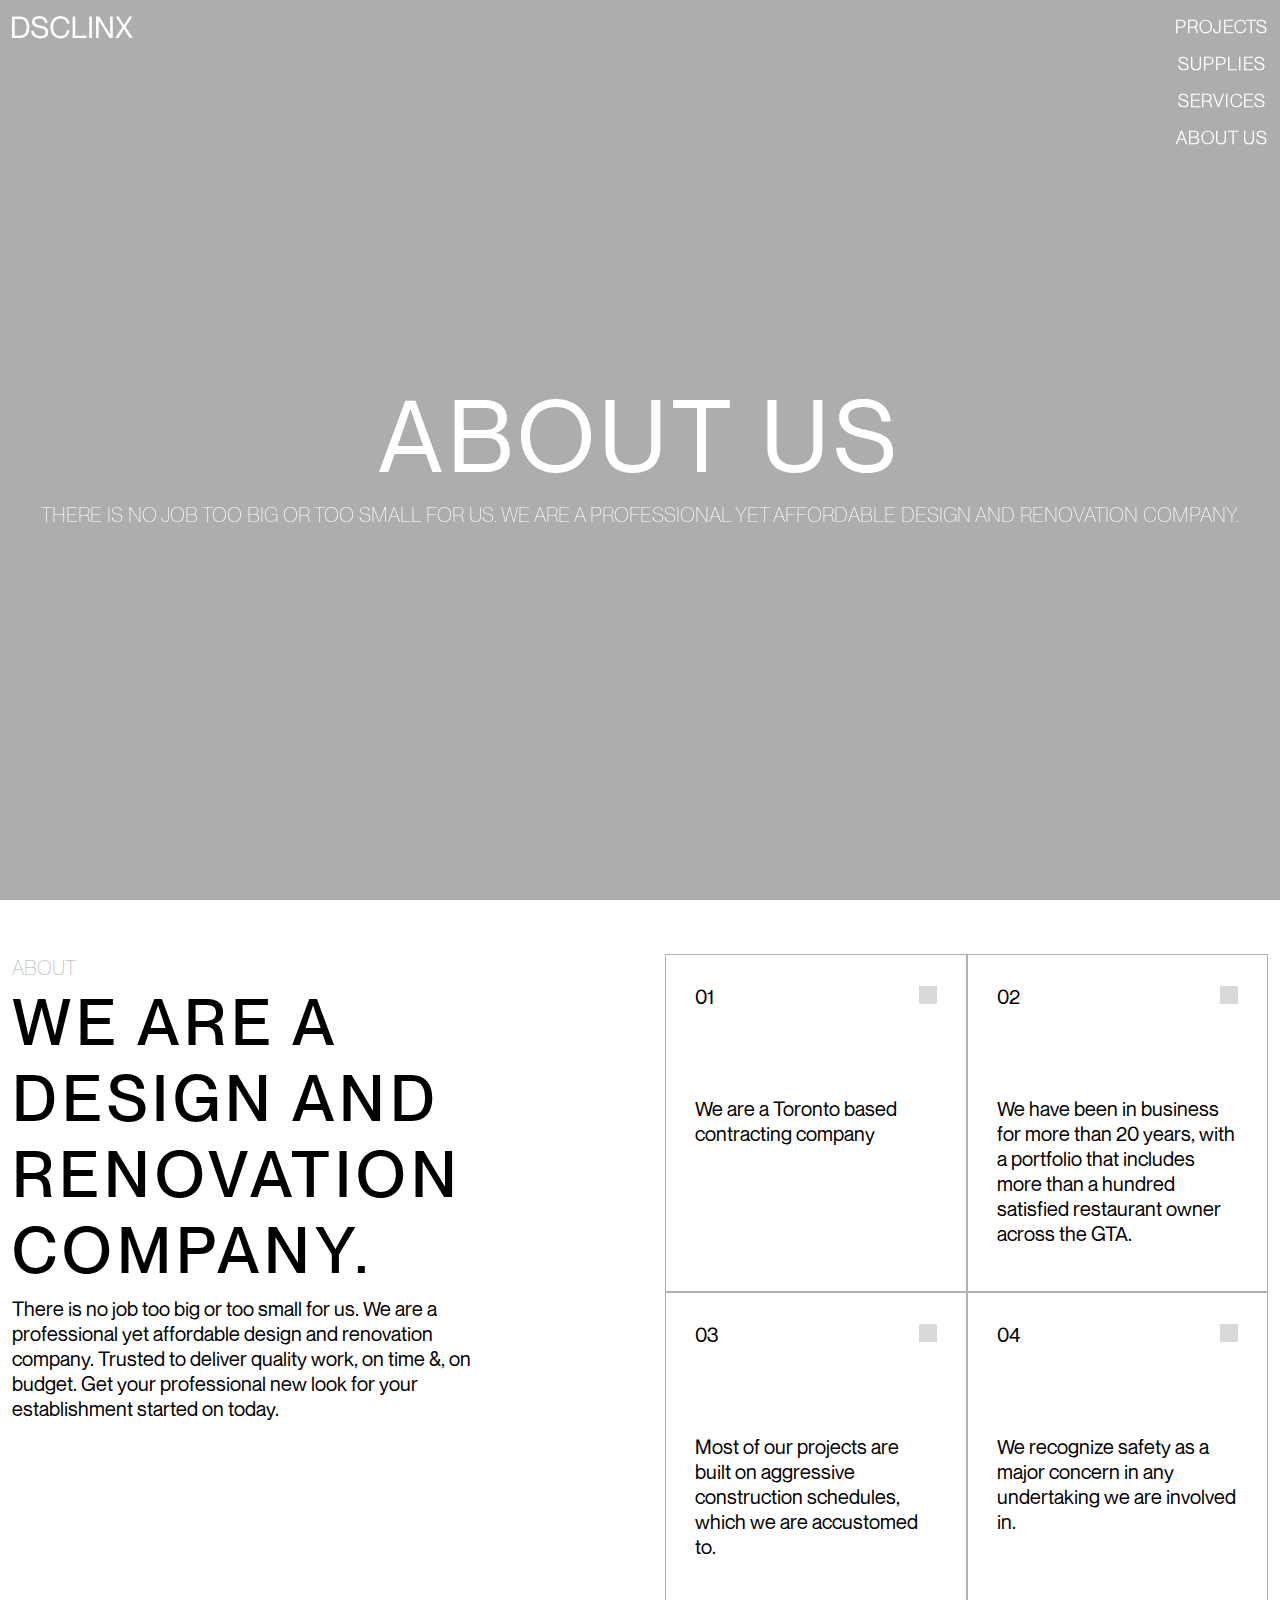
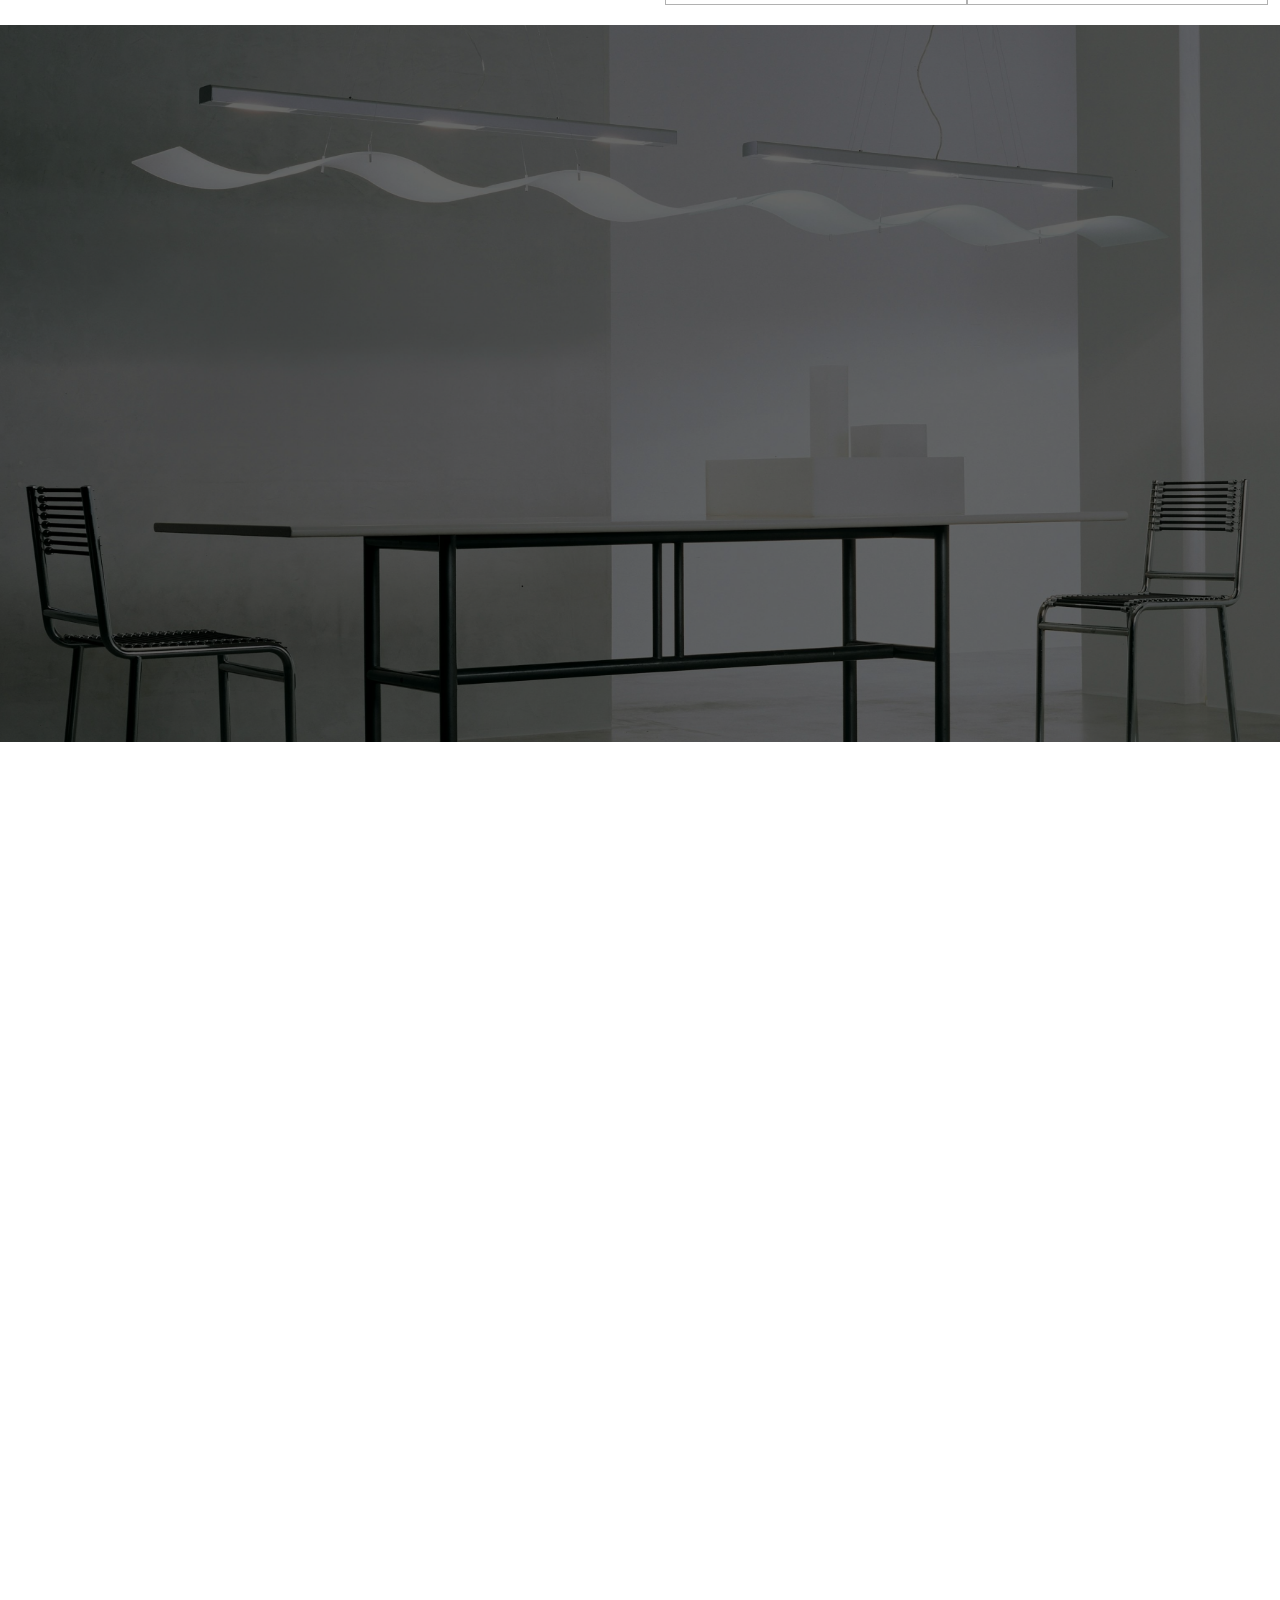
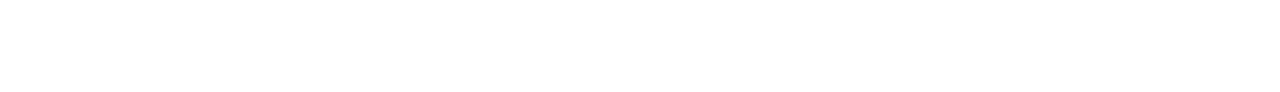
==== commit 02091a7c: "index page  add  aos and laoder commented" ====
--- a/about-us.html
+++ b/about-us.html
@@ -23,11 +23,11 @@
 
      <!-- Loader -->
 
-        <div class="loading-block">
+        <!-- <div class="loading-block">
         <div class="loading-block_logo">
             <img src="assets/images/image 1.png" alt="" class="fadeUp">
         </div>
-    </div>
+    </div> -->
 
     <!-- ======= Header ======= -->
     <header class="header">
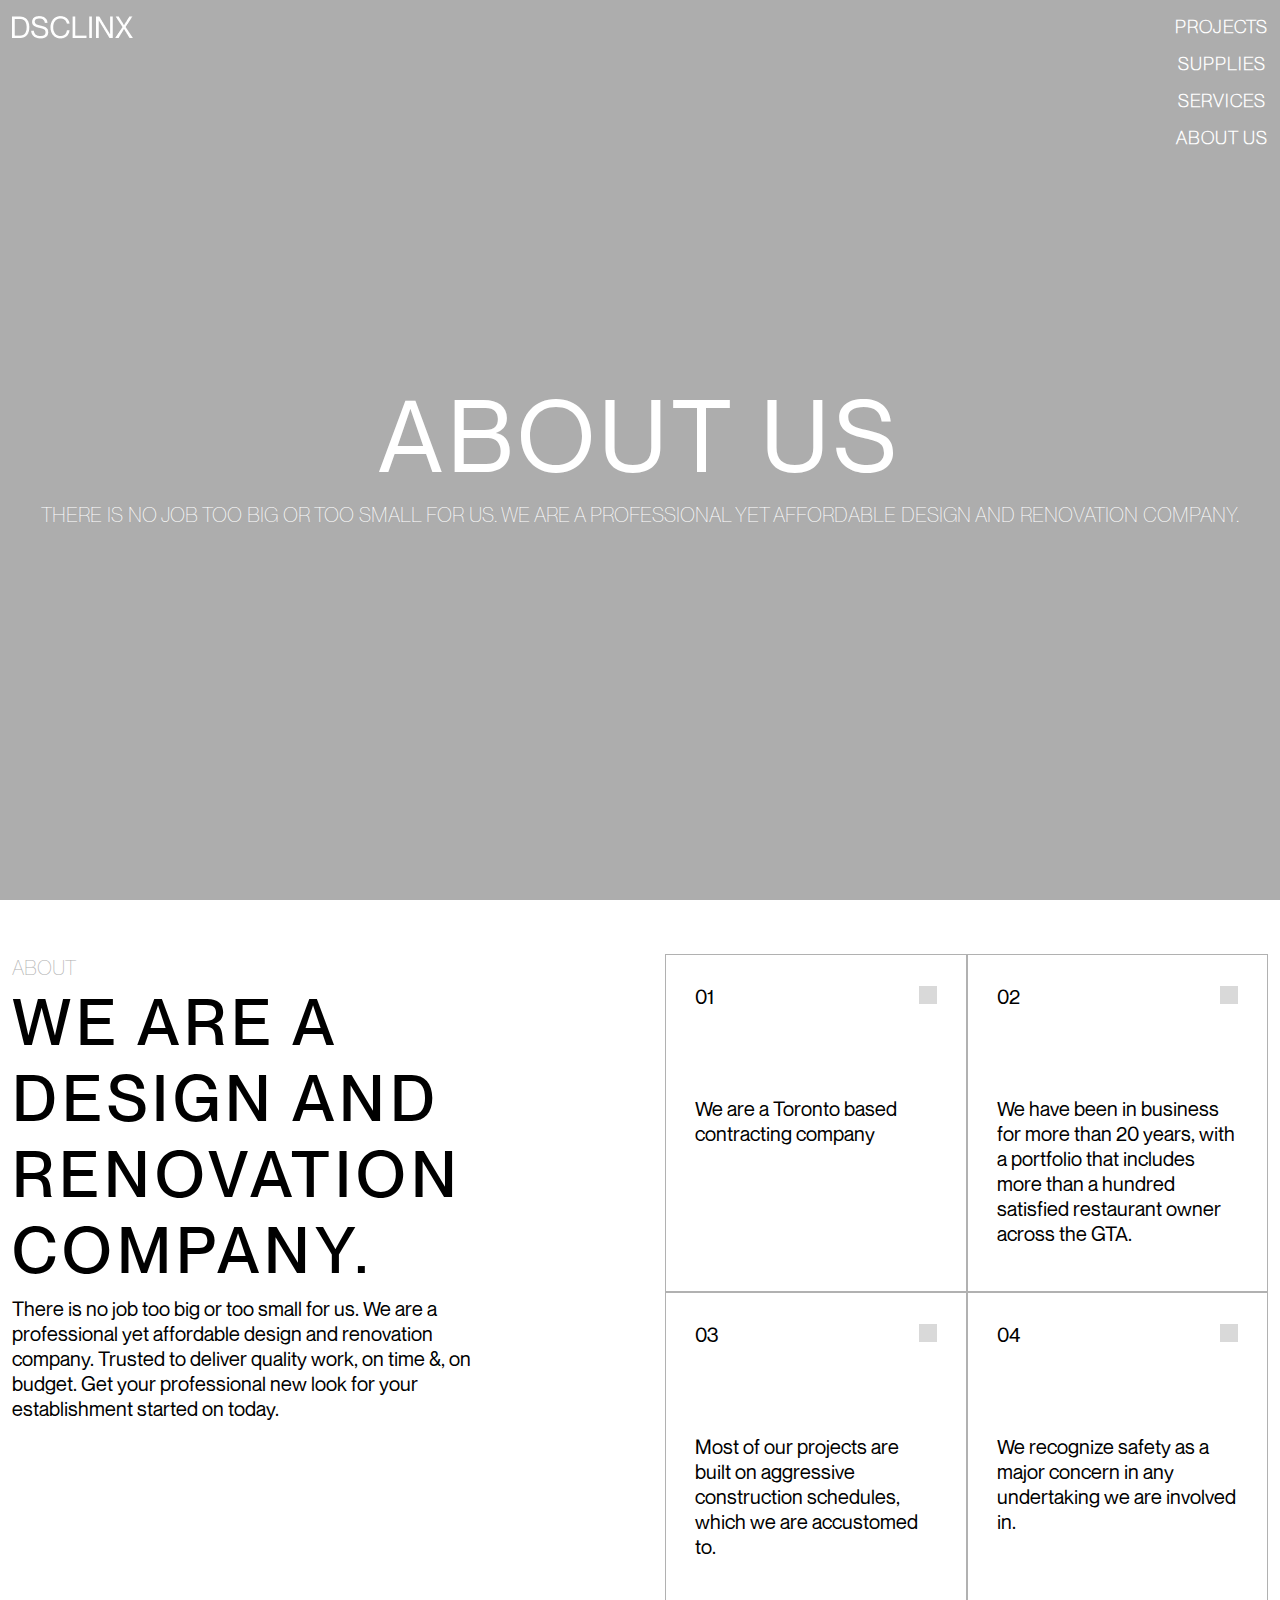
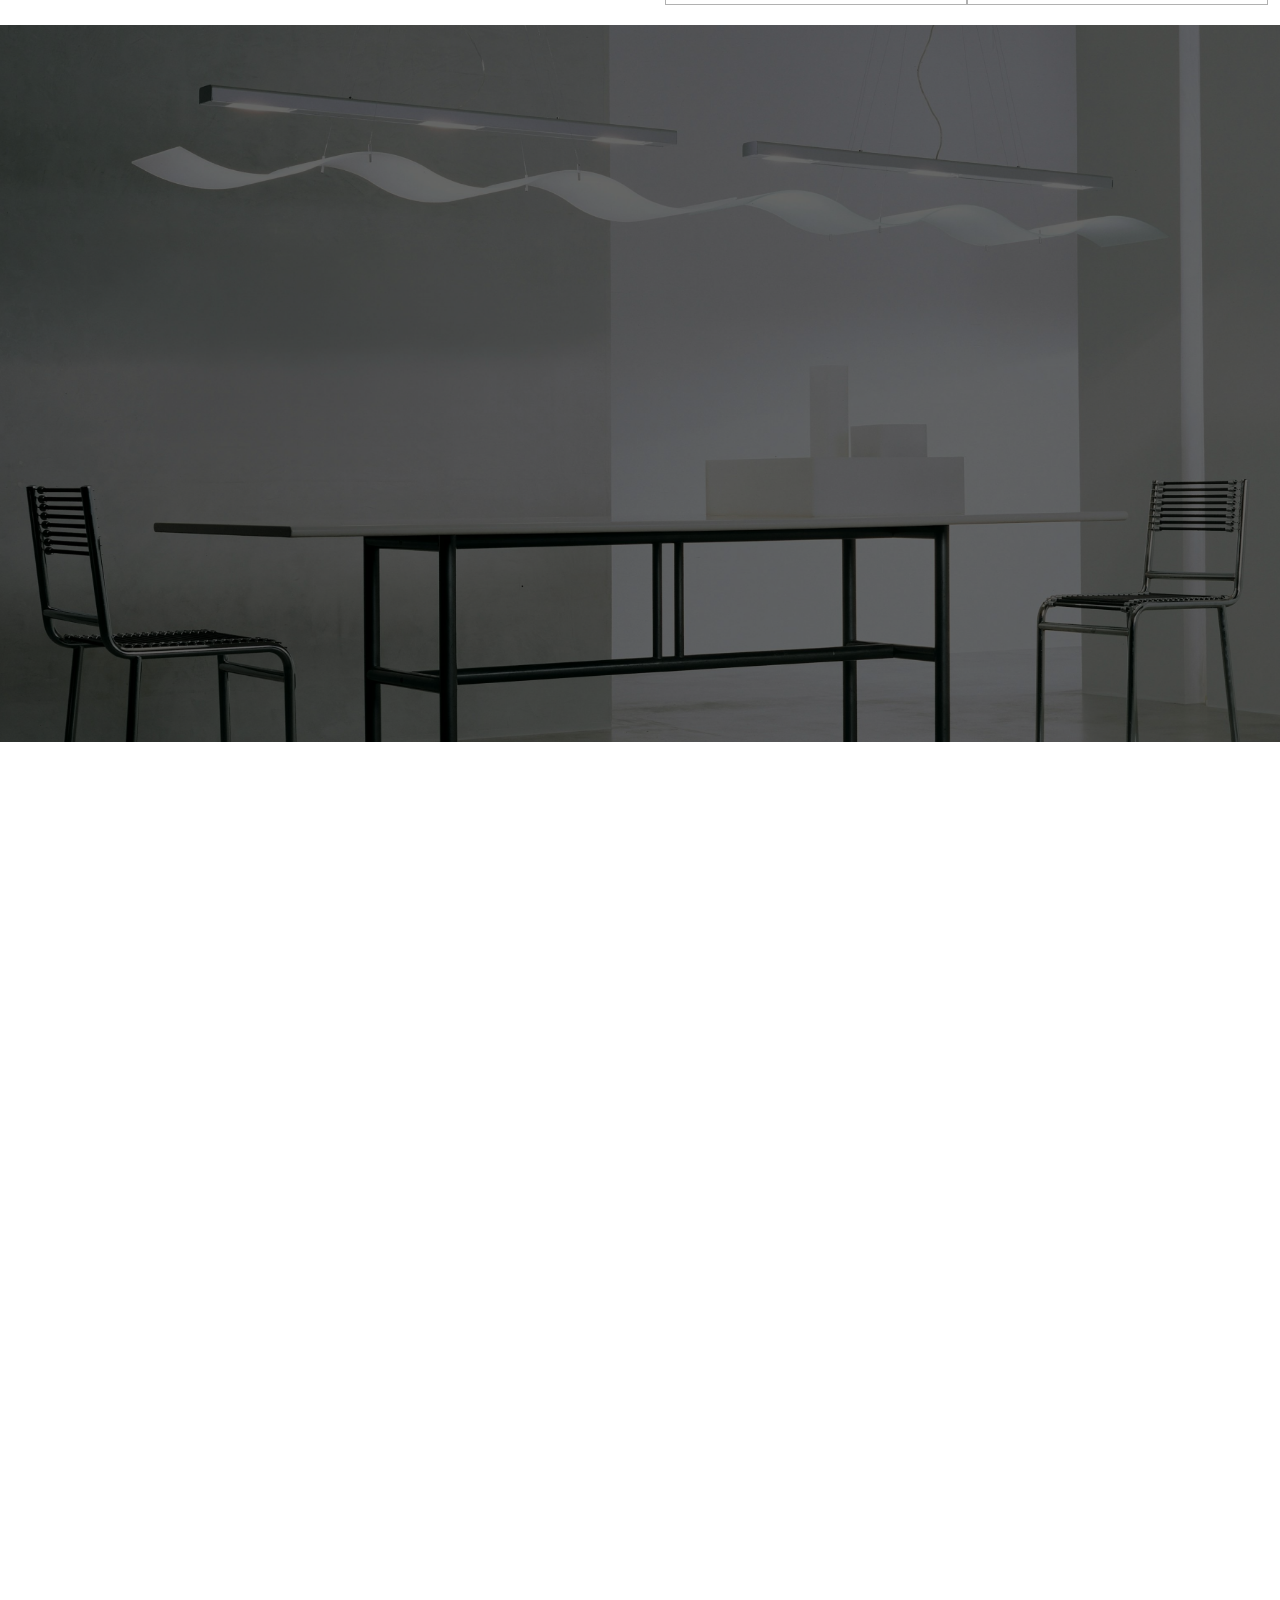
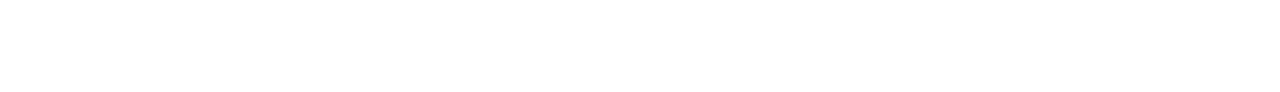
==== commit 3c8c6949: "final touch" ====
--- a/about-us.html
+++ b/about-us.html
@@ -52,7 +52,7 @@
     <!-- End Header -->
 
     <!-- banner -->
-    <div class="contact-us" data-aos="zoom-in" data-aos-duration="1000" style=" background-image: url('assets/images/pexels-max-rahubovskiy-6207817\ 1.png');">
+    <div class="contact-us" style=" background-image: url('assets/images/pexels-max-rahubovskiy-6207817\ 1.png');">
       <div class="overlay"></div>
       <div class="contact-txt">
         <h1>About us</h1>
--- a/assets/css/style.css
+++ b/assets/css/style.css
@@ -55,11 +55,6 @@
   background-color: #fff;
 }
 
-:root {
-  --primary: #164d92;
-  --light: #f1f8ff;
-  --dark: #0f172b;
-}
 
 /*--------------------------------------------------------------
 # header
@@ -478,6 +473,8 @@
     background-repeat: no-repeat;
     background-size: cover;
     height: 100vh;
+    /* height: 100%; */
+    position: relative;
 }
 
 .overlay {
@@ -1752,6 +1749,273 @@
   # index page
   --------------------------------------------------------------*/
 
+  .elementor-section .elementor-container {
+    display: flex;
+    margin-right: auto;
+    margin-left: auto;
+    position: relative;
+}
+.elementor *, .elementor :after, .elementor :before {
+    box-sizing: border-box;
+}
+
+@media (min-width: 768px){
+.elementor-column.elementor-col-100, .elementor-column[data-col="100"] {
+    width: 100%;
+}
+}
+
+.elementor-element {
+    --widgets-spacing: 20px;
+}
+.elementor-element, .elementor-lightbox {
+    --swiper-theme-color: #000;
+    --swiper-navigation-size: 44px;
+    --swiper-pagination-bullet-size: 6px;
+    --swiper-pagination-bullet-horizontal-gap: 6px;
+}
+.elementor-column {
+    position: relative;
+    min-height: 1px;
+    display: flex;
+}
+.elementor-element {
+    --flex-direction: initial;
+    --flex-wrap: initial;
+    --justify-content: initial;
+    --align-items: initial;
+    --align-content: initial;
+    --gap: initial;
+    --flex-basis: initial;
+    --flex-grow: initial;
+    --flex-shrink: initial;
+    --order: initial;
+    --align-self: initial;
+    flex-basis: var(--flex-basis);
+    flex-grow: var(--flex-grow);
+    flex-shrink: var(--flex-shrink);
+    order: var(--order);
+    align-self: var(--align-self);
+}
+
+.elementor-31 .elementor-element.elementor-element-eba4ade>.elementor-element-populated {
+    padding: 0;
+}
+
+.elementor-column-gap-default>.elementor-column>.elementor-element-populated {
+    padding: 10px;
+}
+.elementor:not(.elementor-bc-flex-widget) .elementor-widget-wrap {
+    display: flex;
+}
+.elementor-widget-wrap {
+    position: relative;
+    width: 100%;
+    flex-wrap: wrap;
+    align-content: flex-start;
+}
+
+.elementor-31 .elementor-element.elementor-element-90ec6ad {
+    transition: background .3s,border .3s,border-radius .3s,box-shadow .3s;
+    padding: 95px 0;
+}
+.elementor-widget-wrap>.elementor-element {
+    width: 100%;
+}
+.elementor-element {
+    --widgets-spacing: 20px;
+}
+.elementor-element, .elementor-lightbox {
+    --swiper-theme-color: #000;
+    --swiper-navigation-size: 44px;
+    --swiper-pagination-bullet-size: 6px;
+    --swiper-pagination-bullet-horizontal-gap: 6px;
+}
+.elementor-section {
+    position: relative;
+}
+
+.elementor-section.elementor-section-boxed>.elementor-container {
+    max-width: 1140px;
+    padding: 130px 0;
+}
+
+.elementor-section.elementor-section-boxed>.elementor-container {
+    max-width: 1140px;
+}
+.elementor-section .elementor-container {
+    display: flex;
+    margin-right: auto;
+    margin-left: auto;
+    position: relative;
+}
+
+@media (min-width: 768px){
+.elementor-column.elementor-col-100, .elementor-column[data-col="100"] {
+    width: 100%;
+}
+}
+.elementor-element {
+    --widgets-spacing: 20px;
+}
+.elementor-element, .elementor-lightbox {
+    --swiper-theme-color: #000;
+    --swiper-navigation-size: 44px;
+    --swiper-pagination-bullet-size: 6px;
+    --swiper-pagination-bullet-horizontal-gap: 6px;
+}
+.elementor-column {
+    position: relative;
+    min-height: 1px;
+    display: flex;
+}
+
+.elementor-31 .elementor-element.elementor-element-84287df>.elementor-element-populated {
+    padding: 0 30px 65px;
+}
+
+.elementor-column-gap-default>.elementor-column>.elementor-element-populated {
+    padding: 10px;
+}
+.elementor:not(.elementor-bc-flex-widget) .elementor-widget-wrap {
+    display: flex;
+}
+.elementor-widget-wrap {
+    position: relative;
+    width: 100%;
+    flex-wrap: wrap;
+    align-content: flex-start;
+}
+
+.elementor-widget:not(:last-child) {
+    margin-bottom: 20px;
+}
+.elementor-widget:not(:last-child) {
+    margin-bottom: 20px;
+}
+
+.elementor-widget-wrap>.elementor-element {
+    width: 100%;
+}
+.elementor-element {
+    --widgets-spacing: 20px;
+}
+
+.elementor-31 .elementor-element.elementor-element-4ab3e8b>.elementor-widget-container {
+    margin: 0 0 30px;
+}
+
+.elementor-element .elementor-widget-container {
+    transition: background .3s,border .3s,border-radius .3s,box-shadow .3s,transform var(--e-transform-transition-duration,.4s);
+    color: #fff;
+}
+
+.ekit-wid-con .elementskit-section-title-wraper.center, .ekit-wid-con .elementskit-section-title-wraper.text_center {
+    text-align: center;
+}
+.ekit-wid-con .ekit-heading {
+    position: relative;
+}
+
+
+.elementor-31 .elementor-element.elementor-element-4ab3e8b .elementskit-section-title-wraper .elementskit-section-title {
+   color: #fff;
+    font-family: 'Neue Montreal';
+    font-size: var(--e-global-typography-d6435a8-font-size);
+    font-weight: var(--e-global-typography-d6435a8-font-weight);
+    line-height: var(--e-global-typography-d6435a8-line-height);
+    letter-spacing: var(--e-global-typography-d6435a8-letter-spacing);
+    word-spacing: var(--e-global-typography-d6435a8-word-spacing);
+}
+
+.ekit-wid-con .elementskit-section-title span {
+    color: #FFF;
+    font-family: Neue Montreal-medium;
+    font-size: 100px;
+    font-style: normal;
+    font-weight: 400;
+    line-height: normal;
+}
+
+.ekit-heading--title{
+    color: #FFF;
+    font-family: Neue Montreal-medium;
+    font-size: 130px;
+    font-style: normal;
+    font-weight: 400;
+    line-height: normal;
+}
+
+.elementor-31 .elementor-element.elementor-element-4ab3e8b .elementskit-section-title-wraper .elementskit-section-title {
+color: #fff;
+    font-family: var(--e-global-typography-d6435a8-font-family),Sans-serif;
+    font-size: var(--e-global-typography-d6435a8-font-size);
+    font-weight: var(--e-global-typography-d6435a8-font-weight);
+    line-height: var(--e-global-typography-d6435a8-line-height);
+    letter-spacing: var(--e-global-typography-d6435a8-letter-spacing);
+    word-spacing: var(--e-global-typography-d6435a8-word-spacing);
+}
+
+.ekit-heading--title .elementskit-section-title {
+    color: #FFF;
+    font-family: Neue Montreal;
+    font-size: 130px;
+    font-style: normal;
+    font-weight: 400;
+    line-height: normal;
+}
+
+.elementor-widget-container p {
+    color: #FFF;
+    font-family: Neue Montreal;
+    font-size: 20px;
+    font-style: normal;
+    font-weight: 400;
+    line-height: normal;
+    text-align: center;
+    padding-top: 20px;
+}
+
+
+@media(max-width:600px) {
+    .ekit-heading--title {
+        color: #FFF;
+        font-family: Neue Montreal-medium;
+        font-size: 80px;
+        font-style: normal;
+        font-weight: 400;
+        line-height: normal;
+    }
+    .ekit-wid-con .elementskit-section-title span {
+        color: #FFF;
+        font-family: Neue Montreal-medium;
+        font-size: 80px;
+        font-style: normal;
+        font-weight: 400;
+        line-height: normal;
+    }
+}
+
+@media(max-width:460px) {
+    .ekit-heading--title {
+        color: #FFF;
+        font-family: Neue Montreal-medium;
+        font-size: 50px;
+        font-style: normal;
+        font-weight: 400;
+        line-height: normal;
+    }
+    .ekit-wid-con .elementskit-section-title span {
+        color: #FFF;
+        font-family: Neue Montreal-medium;
+        font-size: 50px;
+        font-style: normal;
+        font-weight: 400;
+        line-height: normal;
+    }
+}
+
+
   .banner-txt {
     position: relative;
     top: 38%;
@@ -1812,16 +2076,17 @@
 
 .banner-under-sect{
     /* padding-top: 60px; */
+    padding-top: 30px;
     display: flex;
     justify-content: space-between;
     align-items: center;
     position: relative;
-     top: 40%;
+     /* top: 40%;
     left: 50%;
     -ms-transform: translateX(-50%) translateY(-50%);
     -webkit-transform: translate(-50%,-50%);
     transform: translate(-50%,-50%);
-    max-width: 1000px;
+    max-width: 1000px; */
 }
 
 .banner-under-sect p{
@@ -1909,12 +2174,13 @@
 .contact-div {
     display: flex;
     justify-content: center;
-    position: absolute;
+    align-items: center;
+    /* position: absolute;
     bottom: 20px;
     left: 50%;
     -ms-transform: translateX(-50%) translateY(-50%);
     -webkit-transform: translate(-50%,-50%);
-    transform: translate(-50%,-50%);
+    transform: translate(-50%,-50%); */
 }
 
 .btn-primary{
@@ -2116,6 +2382,15 @@
         .contact-div {
             bottom: 100px;
         }
+        .ab-sect-contact {
+            margin-bottom: auto;
+            position: inherit;
+            bottom: 0;
+            display: flex;
+            right: 0;
+            justify-content: center;
+            padding-bottom: 18px;
+        }
     }
 
 
@@ -2296,8 +2571,6 @@
     }
     
 
-
-
     .carousel-wrap {
     /* margin: 90px auto; */
     padding: 20px 0px 50px 5%;
